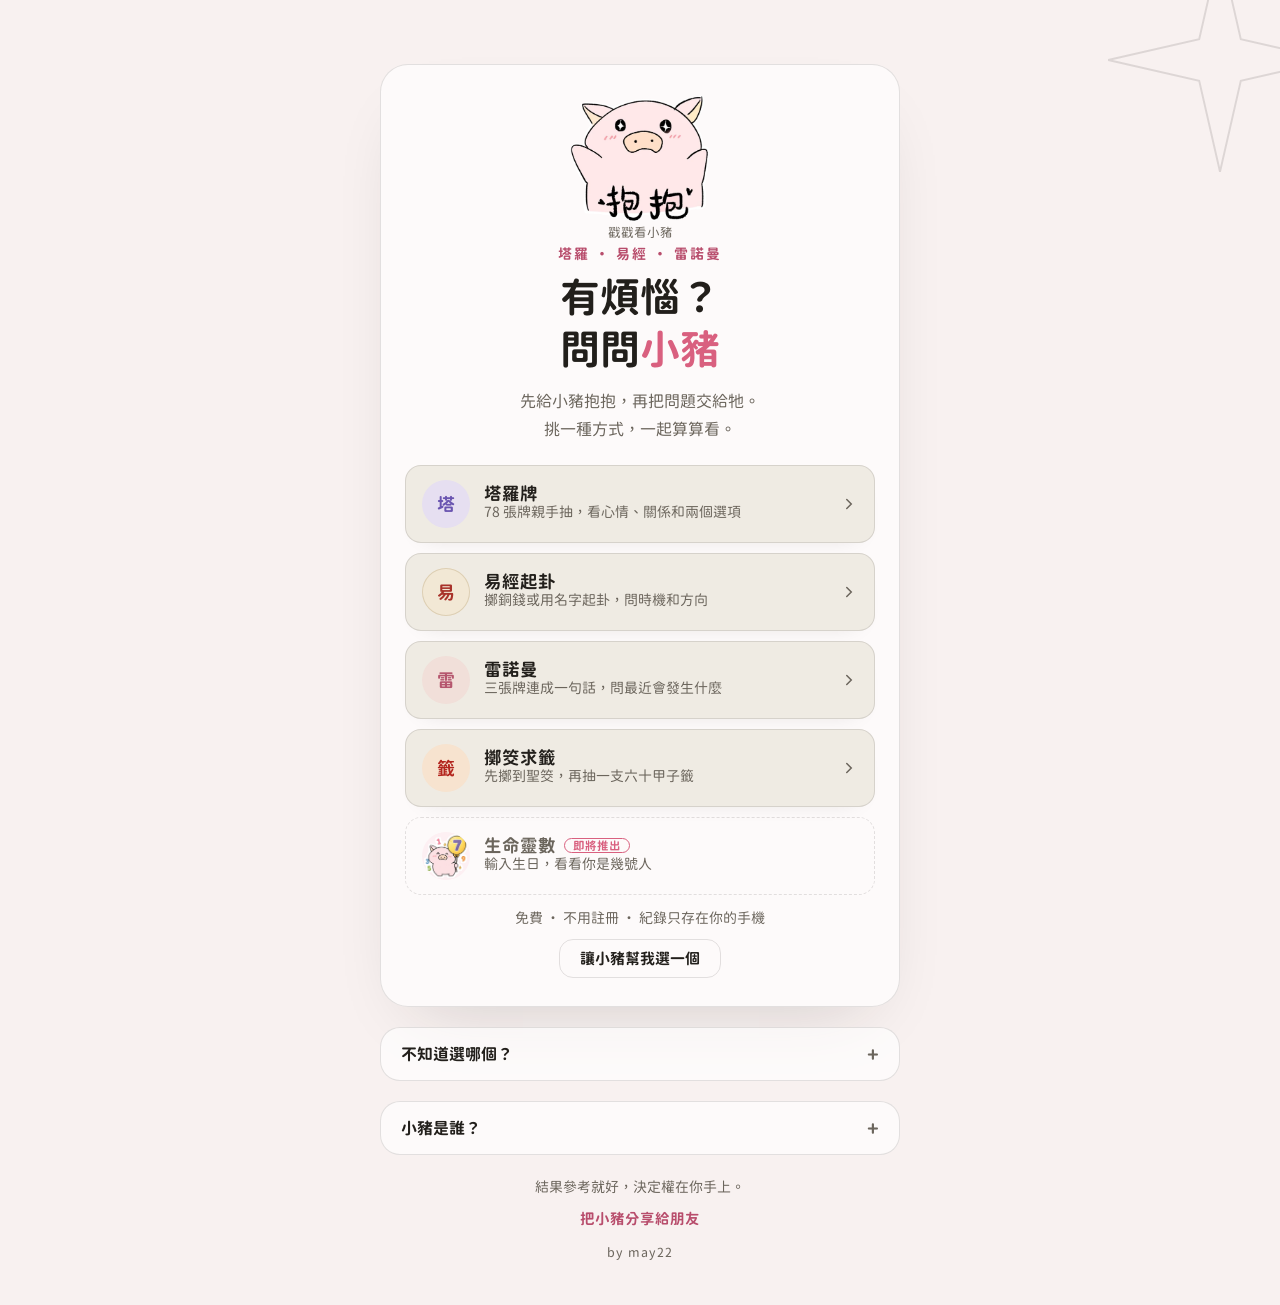
==== index.html @ 54a4e6fe "網址改為 piggy-oracle：更新分享預覽與 404 頁的網址 Co-Authored-By: Claude Opus 5.5 <noreply@anthropic.com> Claude-Se" ====
<!doctype html><html><head><meta charset=utf8><meta name=viewport content="width=device-width,initial-scale=1,viewport-fit=cover"><style>:root{box-sizing:border-box;padding-top:env(safe-area-inset-top,0px);padding-bottom:env(safe-area-inset-bottom,0px)}body{margin:0}img{max-width:100%}[hidden]{display:none!important}</style></head><body>
<title>問問小豬｜塔羅・易經・雷諾曼</title>
<link rel="icon" href="img/favicon.png" type="image/png">
<link rel="apple-touch-icon" href="img/apple-touch-icon.png">
<link rel="manifest" href="manifest.webmanifest">
<meta name="theme-color" content="#f8f1f0">
<meta name="description" content="有煩惱？問問小豬。免費線上塔羅、易經起卦、雷諾曼占卜，挑一種方式把問題交給牠。">
<meta property="og:type" content="website">
<meta property="og:locale" content="zh_TW">
<meta property="og:site_name" content="問問小豬">
<meta property="og:title" content="問問小豬｜塔羅・易經・雷諾曼">
<meta property="og:description" content="有煩惱？問問小豬。免費線上塔羅、易經起卦、雷諾曼占卜，挑一種方式把問題交給牠。">
<meta property="og:url" content="https://iammay22.github.io/piggy-oracle/">
<meta property="og:image" content="https://iammay22.github.io/piggy-oracle/og-image.jpg">
<meta property="og:image:width" content="1200">
<meta property="og:image:height" content="630">
<meta name="twitter:card" content="summary_large_image">
<meta name="twitter:image" content="https://iammay22.github.io/piggy-oracle/og-image.jpg">

<meta name="claude:viewport-fit-sides" content="cover">
<link rel="stylesheet" href="theme.css">
<script src="stats.js"></script>
<style>
/* Layout: one centered card on warm paper — mascot, question, three choices as tappable rows, a quiet footer */
:root{--bg:#f8f1f0;--surface:#ffffff;--surface-2:#efebe3;--hover:#e7e1d6;--ink:#221f1b;--ink-soft:#6b655c;--line:rgba(34,31,27,.12);--accent:#b84d6c;--accent-soft:rgba(184,77,108,.1);--potato:#d9607f;--glass:rgba(255,255,255,.65);--shadow:rgba(34,31,27,.2);color-scheme:light;
  --round:"GenSenRounded","PingFang TC","Microsoft JhengHei",sans-serif}
@media (prefers-color-scheme:dark){:root:not([data-theme="light"]){--bg:#1b1a18;--surface:#252320;--surface-2:#2e2b27;--hover:#37332e;--ink:#ece7de;--ink-soft:#a8a197;--line:rgba(236,231,222,.12);--accent:#f08fab;--accent-soft:rgba(240,143,171,.16);--potato:#f5a0b8;--glass:#252320;--shadow:rgba(0,0,0,.45);color-scheme:dark}}
:root[data-theme="dark"]{--bg:#1b1a18;--surface:#252320;--surface-2:#2e2b27;--hover:#37332e;--ink:#ece7de;--ink-soft:#a8a197;--line:rgba(236,231,222,.12);--accent:#f08fab;--accent-soft:rgba(240,143,171,.16);--potato:#f5a0b8;--glass:#252320;--shadow:rgba(0,0,0,.45);color-scheme:dark}
*{box-sizing:border-box}
html,body{background:var(--bg);color:var(--ink)}
body{font-family:var(--round);-webkit-font-smoothing:antialiased;overflow-x:hidden}
.corner{position:fixed;top:-70px;right:-70px;width:260px;height:260px;color:var(--line);pointer-events:none;z-index:0}
.wrap{position:relative;z-index:1;max-width:560px;margin:0 auto;padding-block:64px 40px;
  padding-left:max(20px,env(safe-area-inset-left,0px));padding-right:max(20px,env(safe-area-inset-right,0px));
  display:flex;flex-direction:column;gap:20px}
.card{text-align:center;padding:30px 24px 28px;border-radius:28px;background:var(--glass);border:1px solid var(--line);box-shadow:0 30px 70px -36px var(--shadow)}
.poke{position:relative;display:block;margin:0 auto 4px;padding:0;border:0;background:none;cursor:pointer;width:160px;min-height:126px}
.poke:focus-visible{outline:2px solid var(--accent);outline-offset:4px;border-radius:16px}
.mascot{width:140px;height:auto;display:block;margin:0 auto}
.bubble{position:absolute;left:50%;bottom:calc(100% + 6px);transform:translateX(-50%);width:max-content;max-width:min(280px,78vw);
  background:var(--surface);color:var(--ink);border:1px solid var(--line);border-radius:16px;padding:10px 14px;font-size:15px;line-height:1.55;
  box-shadow:0 12px 30px -16px var(--shadow);text-wrap:balance}
.bubble::after{content:"";position:absolute;left:50%;top:100%;width:12px;height:12px;background:var(--surface);border-right:1px solid var(--line);border-bottom:1px solid var(--line);transform:translate(-50%,-6px) rotate(45deg)}
.hint{font-size:12.5px;color:var(--ink-soft);margin:0}
.poke.jump .mascot{animation:hop .45s ease}
@keyframes hop{30%{transform:translateY(-10px) rotate(-3deg)}60%{transform:translateY(0)}}
@media (prefers-reduced-motion:no-preference){
  .poke:not(.jump) .mascot{animation:bob 3.2s ease-in-out infinite;transform-origin:50% 100%}
  @keyframes bob{0%,86%,100%{transform:none}90%{transform:rotate(-4deg)}94%{transform:rotate(3deg)}}
}
.eyebrow{font-weight:700;font-size:14px;letter-spacing:.14em;color:var(--accent);margin:8px 0 0}
h1{font-weight:700;font-size:clamp(30px,8vw,40px);line-height:1.3;margin:10px 0 12px;text-wrap:balance}
h1 em{font-style:normal;color:var(--potato)}
.lede{font-size:16px;line-height:1.75;color:var(--ink-soft);margin:0 auto 22px;max-width:30em}
.opts{display:flex;flex-direction:column;gap:10px;text-align:left}
.opt{display:grid;grid-template-columns:48px 1fr 18px;gap:14px;align-items:center;text-decoration:none;color:var(--ink);
  background:var(--surface-2);border:1px solid var(--line);border-radius:16px;padding:14px 16px;
  box-shadow:0 10px 24px -20px var(--shadow);transition:transform .1s ease,background .15s ease}
.opt:hover{background:var(--hover)}
.opt:active{transform:scale(.99)}
.opt:focus-visible,.alt:focus-visible,summary:focus-visible{outline:2px solid var(--accent);outline-offset:2px}
.opt .ic{width:48px;height:48px;border-radius:50%;display:grid;place-items:center;font-weight:700;font-size:18px;background:var(--accent-soft);color:var(--accent)}
.opt .t{min-width:0}
.opt b{display:block;font-size:17.5px;font-weight:700}
.opt .d{display:block;font-size:14px;line-height:1.5;color:var(--ink-soft);min-width:0}
.opt svg{width:18px;height:18px;color:var(--ink-soft)}
.opt[href="tarot.html"] .ic{background:#e6dff1;color:#6a55b0}
.opt[href="iching.html"] .ic{background:#f2e8d5;color:#a8322a;box-shadow:inset 0 0 0 1px #ddcfb4}
.opt[href="lenormand.html"] .ic{background:#f1dfd9;color:#b5566e}
.opt[href="qian.html"] .ic{background:#f7e3cf;color:#b3261e}
.opt.soon{background:transparent;border:1.5px dashed var(--line);box-shadow:none;cursor:default}
.opt.soon:hover{background:transparent}.opt.soon:active{transform:none}
.opt.soon .ic{background:var(--surface-2);color:var(--ink-soft)}
.opt.soon .ic svg{width:24px;height:24px}
.opt .pigic{overflow:hidden;background:#fdf0f3!important}.opt .pigic img{width:44px;height:auto}
.opt.soon b{color:var(--ink-soft)}
.badge{font-style:normal;font-size:11.5px;font-weight:700;color:var(--potato);border:1px solid currentColor;border-radius:999px;padding:1px 8px;margin-left:4px;vertical-align:2px;white-space:nowrap}
.meta{margin-top:16px;font-size:14px;color:var(--ink-soft)}
.alt{display:inline-block;margin-top:14px;font:inherit;font-weight:700;font-size:15px;color:var(--ink);background:none;border:1.5px solid var(--line);border-radius:14px;padding:11px 20px;cursor:pointer}
.alt:active{transform:scale(.98)}
details{background:var(--glass);border:1px solid var(--line);border-radius:20px;padding:16px 20px}
summary{cursor:pointer;font-weight:700;font-size:16px;list-style:none;display:flex;justify-content:space-between;align-items:center}
summary::-webkit-details-marker{display:none}
summary::after{content:"+";font-size:20px;color:var(--ink-soft)}
details[open] summary::after{content:"−"}
.guide{margin:10px 0 0;padding:0;list-style:none}
.guide li{padding:10px 0;font-size:15px;line-height:1.7;color:var(--ink-soft)}
.guide li+li{border-top:1px solid var(--line)}
.guide b{display:block;color:var(--accent);font-size:13.5px;letter-spacing:.06em}
.about p{margin:10px 0 0;font-size:15px;line-height:1.75;color:var(--ink-soft)}
.about b{color:var(--ink)}
.share{font:inherit;font-weight:700;font-size:14.5px;color:var(--accent);background:none;border:0;padding:6px 4px;cursor:pointer}
.share:focus-visible{outline:2px solid var(--accent);outline-offset:2px;border-radius:8px}
.toast{position:fixed;left:50%;bottom:calc(24px + env(safe-area-inset-bottom,0px));transform:translateX(-50%);z-index:30;background:var(--ink);color:var(--bg);padding:8px 18px;border-radius:999px;font-size:14px;white-space:nowrap}
footer{text-align:center;font-size:14px;color:var(--ink-soft);line-height:1.8}
footer p{margin:0}
footer .by{font-size:12.5px;letter-spacing:.08em;margin-top:4px}
</style>

<svg class="corner" viewBox="0 0 200 200" fill="none" aria-hidden="true"><path d="M100 14 L116 84 L186 100 L116 116 L100 186 L84 116 L14 100 L84 84 Z" stroke="currentColor" stroke-width="1.5"/></svg>

<div class="wrap">
  <section class="card">
    <button class="poke" id="poke" type="button" aria-label="戳一下小豬，聽牠說一句話"><span class="bubble" id="bubble" hidden></span><img class="mascot" id="pigimg" src="img/pig-hug.webp" width="400" height="363" alt="may22 畫的粉紅小豬，說著抱抱"></button>
    <p class="hint">戳戳看小豬</p>
    <div class="eyebrow">塔羅 · 易經 · 雷諾曼</div>
    <h1>有煩惱？<br>問問<em>小豬</em></h1>
    <p class="lede">先給小豬抱抱，再把問題交給牠。<br>挑一種方式，一起算算看。</p>
    <nav class="opts" aria-label="選擇占卜方式">
      <a class="opt" href="tarot.html"><span class="ic">塔</span><span class="t"><b>塔羅牌</b><span class="d">78 張牌親手抽，看心情、關係和兩個選項</span></span><svg viewBox="0 0 24 24" fill="none" stroke="currentColor" stroke-width="2" stroke-linecap="round"><path d="M9 6l6 6-6 6"/></svg></a>
      <a class="opt" href="iching.html"><span class="ic">易</span><span class="t"><b>易經起卦</b><span class="d">擲銅錢或用名字起卦，問時機和方向</span></span><svg viewBox="0 0 24 24" fill="none" stroke="currentColor" stroke-width="2" stroke-linecap="round"><path d="M9 6l6 6-6 6"/></svg></a>
      <a class="opt" href="lenormand.html"><span class="ic">雷</span><span class="t"><b>雷諾曼</b><span class="d">三張牌連成一句話，問最近會發生什麼</span></span><svg viewBox="0 0 24 24" fill="none" stroke="currentColor" stroke-width="2" stroke-linecap="round"><path d="M9 6l6 6-6 6"/></svg></a>
      <a class="opt" href="qian.html"><span class="ic">籤</span><span class="t"><b>擲筊求籤</b><span class="d">先擲到聖筊，再抽一支六十甲子籤</span></span><svg viewBox="0 0 24 24" fill="none" stroke="currentColor" stroke-width="2" stroke-linecap="round"><path d="M9 6l6 6-6 6"/></svg></a>
      <div class="opt soon" aria-disabled="true"><span class="ic pigic"><img src="img/pig-number.webp" alt="" width="400" height="398"></span><span class="t"><b>生命靈數 <em class="badge">即將推出</em></b><span class="d">輸入生日，看看你是幾號人</span></span></div>
    </nav>
    <div class="meta">免費 · 不用註冊 · 紀錄只存在你的手機</div>
    <button class="alt" id="pick" type="button">讓小豬幫我選一個</button>
  </section>

  <details>
    <summary>不知道選哪個？</summary>
    <ul class="guide">
      <li><b>塔羅</b>想看清楚自己的心情、關係裡的狀態，或在兩個選項之間比較。</li>
      <li><b>易經</b>想知道時機對不對、該進還是該退，要一個大方向。</li>
      <li><b>雷諾曼</b>想知道接下來具體會發生什麼事，越日常的問題越準。</li>
      <li><b>求籤</b>想要一句明確的指引，像去廟裡問神明一樣，用一支籤詩回答你。</li>
    </ul>
  </details>

  <details class="about">
    <summary>小豬是誰？</summary>
    <p>牠是 may22 畫的 LINE 貼圖角色，一隻粉紅色的小豬。最喜歡抱抱和貼貼，偶爾會哼一聲、喊好累，但只要你有煩惱，牠一定會陪你一起想。</p>
  </details>

  <footer>
    <p>結果參考就好，決定權在你手上。</p>
    <button class="share" id="shareSite" type="button">把小豬分享給朋友</button>
    <p class="by">by may22</p>
  </footer>
</div>

<script>
function dgT(p){try{window.dgTrack&&window.dgTrack(p)}catch(e){}}
document.querySelectorAll('.opt').forEach(function(a){a.addEventListener('click',function(){dgT('index/go/'+a.getAttribute('href').replace('.html',''))})});
document.getElementById('pick').addEventListener('click',function(){
  var p=['tarot.html','iching.html','lenormand.html','qian.html'];
  var a=new Uint32Array(1);crypto.getRandomValues(a);
  this.textContent='小豬想了一下……';
  var to=p[a[0]%4];dgT('index/go/random');document.getElementById('pigimg').src='img/pig-think.webp';var bb=document.getElementById('bubble');bb.textContent='嗯……讓我想想……';bb.hidden=false;
  setTimeout(function(){location.href=to},900);
});
var PIGS=[['hug','先抱一下，再說說你的煩惱。'],['happy','今天也要開開心心的！'],['love','不管結果怎樣，我都站在你這邊。'],['great','你已經很棒了，真的。'],['what','在幹嘛？是不是又在想那件事？'],['miss','想你了，所以你來了。'],['kiss','親一個，壞運氣飛走。'],['cuddle','貼貼，煩惱分我一半。'],['crawl','匍匐前進也是前進喔。'],['hmph','哼！誰讓你不開心的？'],['tired','累了就休息，答案不會跑掉。'],['fierce','你兇我……好啦，我幫你算就是了。'],['cheer','加油！你比你想的還要厲害。'],['pat','乖～辛苦了，摸摸頭。'],['uh','ㄜ……這個問題有點難，換個問法試試？'],['no','不要再熬夜想這件事了啦。']];
var last=-1,bt;
document.getElementById('poke').addEventListener('click',function(){
  var b=document.getElementById('bubble'),i;do{i=Math.floor(Math.random()*PIGS.length)}while(i===last);last=i;
  document.getElementById('pigimg').src='img/pig-'+PIGS[i][0]+'.webp';
  b.textContent=PIGS[i][1];b.hidden=false;this.classList.remove('jump');void this.offsetWidth;this.classList.add('jump');
  clearTimeout(bt);bt=setTimeout(function(){b.hidden=true},4500);dgT('index/poke');
});
function toast(m){var t=document.querySelector('.toast');if(!t){t=document.createElement('div');t.className='toast';document.body.appendChild(t)}t.textContent=m;t.hidden=false;clearTimeout(t._t);t._t=setTimeout(function(){t.hidden=true},2000)}
document.getElementById('shareSite').addEventListener('click',function(){
  var url=location.href.split('#')[0].split('?')[0];dgT('index/share');
  if(navigator.share){navigator.share({title:'問問小豬',text:'有煩惱？問問小豬',url:url}).catch(function(){});return}
  try{navigator.clipboard.writeText(url).then(function(){toast('已複製網址')},function(){toast(url)})}catch(e){toast(url)}
});
</script>

</body></html>
---- theme.css ----
@font-face{font-family:"GenSenRounded";font-weight:400;font-style:normal;font-display:swap;src:url(fonts/gensen-r.woff2) format("woff2")}
@font-face{font-family:"GenSenRounded";font-weight:700;font-style:normal;font-display:swap;src:url(fonts/gensen-b.woff2) format("woff2")}
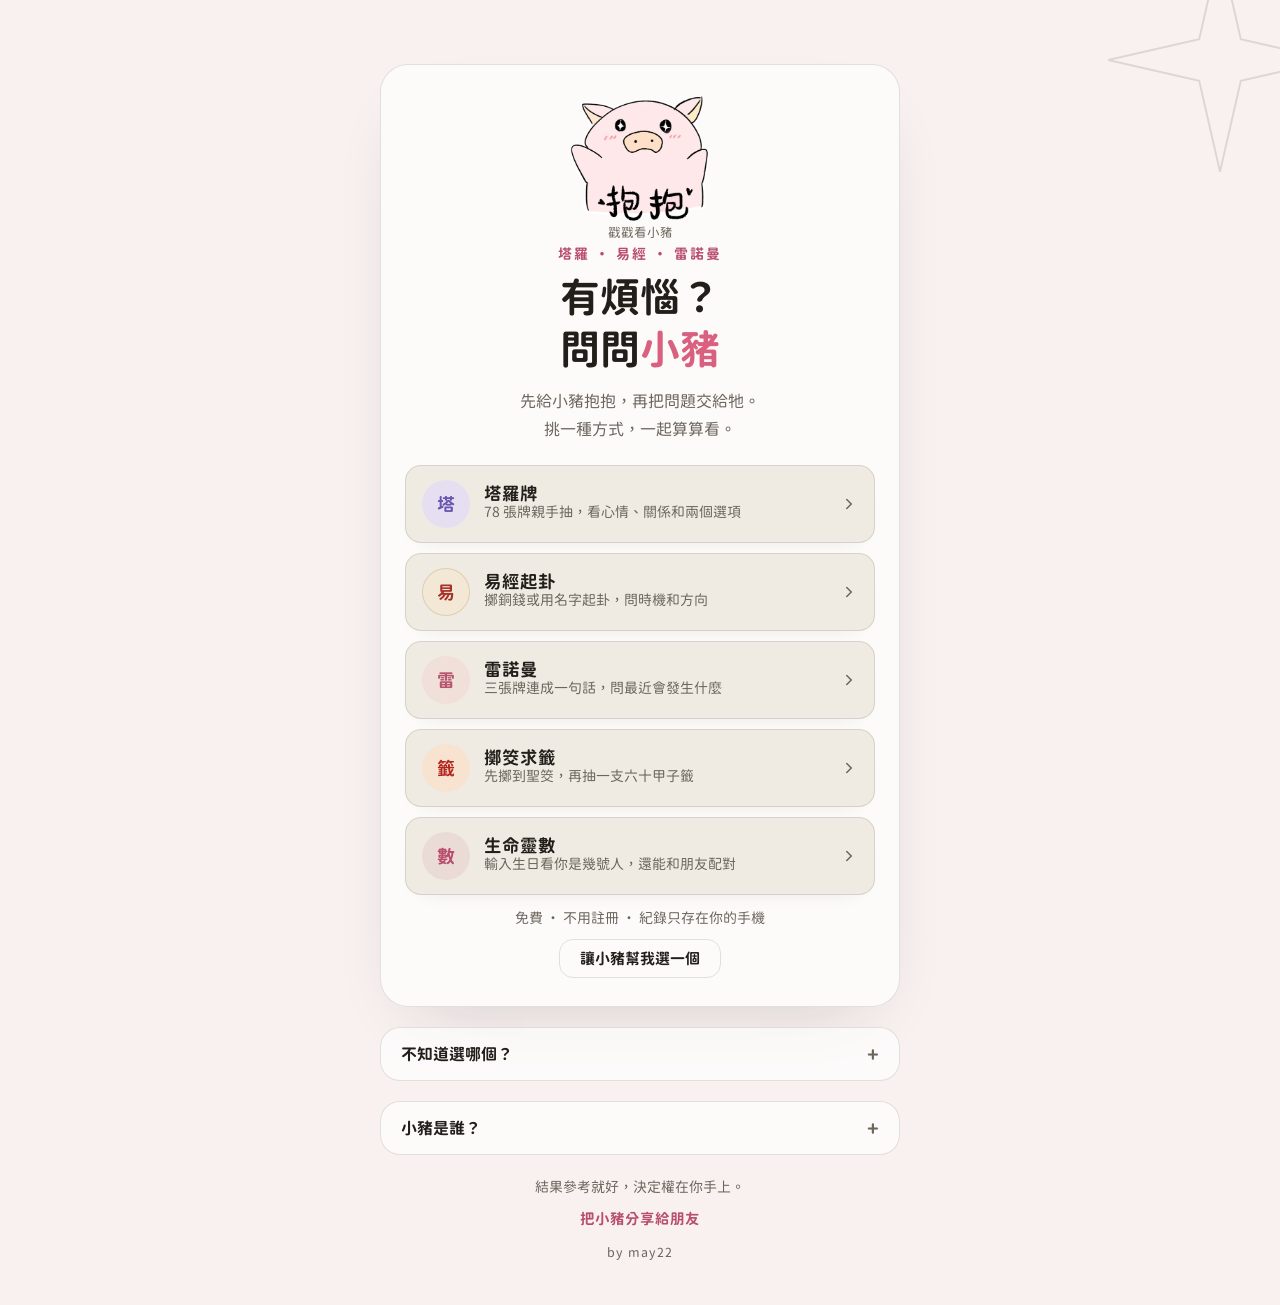
==== commit cc737508: "新增生命靈數：個人靈數、生日九宮格、流年、兩人配對 - numerology.html：寶寶藍房間，輸入生日算生命靈數（含大師數 11/22/33）、生日九宮格連線、今年流年數 - 兩人配對可選感情、" ====
--- a/index.html
+++ b/index.html
@@ -111,7 +111,7 @@
       <a class="opt" href="iching.html"><span class="ic">易</span><span class="t"><b>易經起卦</b><span class="d">擲銅錢或用名字起卦，問時機和方向</span></span><svg viewBox="0 0 24 24" fill="none" stroke="currentColor" stroke-width="2" stroke-linecap="round"><path d="M9 6l6 6-6 6"/></svg></a>
       <a class="opt" href="lenormand.html"><span class="ic">雷</span><span class="t"><b>雷諾曼</b><span class="d">三張牌連成一句話，問最近會發生什麼</span></span><svg viewBox="0 0 24 24" fill="none" stroke="currentColor" stroke-width="2" stroke-linecap="round"><path d="M9 6l6 6-6 6"/></svg></a>
       <a class="opt" href="qian.html"><span class="ic">籤</span><span class="t"><b>擲筊求籤</b><span class="d">先擲到聖筊，再抽一支六十甲子籤</span></span><svg viewBox="0 0 24 24" fill="none" stroke="currentColor" stroke-width="2" stroke-linecap="round"><path d="M9 6l6 6-6 6"/></svg></a>
-      <div class="opt soon" aria-disabled="true"><span class="ic pigic"><img src="img/pig-number.webp" alt="" width="400" height="398"></span><span class="t"><b>生命靈數 <em class="badge">即將推出</em></b><span class="d">輸入生日，看看你是幾號人</span></span></div>
+      <a class="opt" href="numerology.html"><span class="ic">數</span><span class="t"><b>生命靈數</b><span class="d">輸入生日看你是幾號人，還能和朋友配對</span></span><svg viewBox="0 0 24 24" fill="none" stroke="currentColor" stroke-width="2" stroke-linecap="round"><path d="M9 6l6 6-6 6"/></svg></a>
     </nav>
     <div class="meta">免費 · 不用註冊 · 紀錄只存在你的手機</div>
     <button class="alt" id="pick" type="button">讓小豬幫我選一個</button>
@@ -124,6 +124,7 @@
       <li><b>易經</b>想知道時機對不對、該進還是該退，要一個大方向。</li>
       <li><b>雷諾曼</b>想知道接下來具體會發生什麼事，越日常的問題越準。</li>
       <li><b>求籤</b>想要一句明確的指引，像去廟裡問神明一樣，用一支籤詩回答你。</li>
+      <li><b>生命靈數</b>不用問問題，輸入生日就能看自己的個性和今年的主題，也能和朋友、另一半配對。</li>
     </ul>
   </details>
 
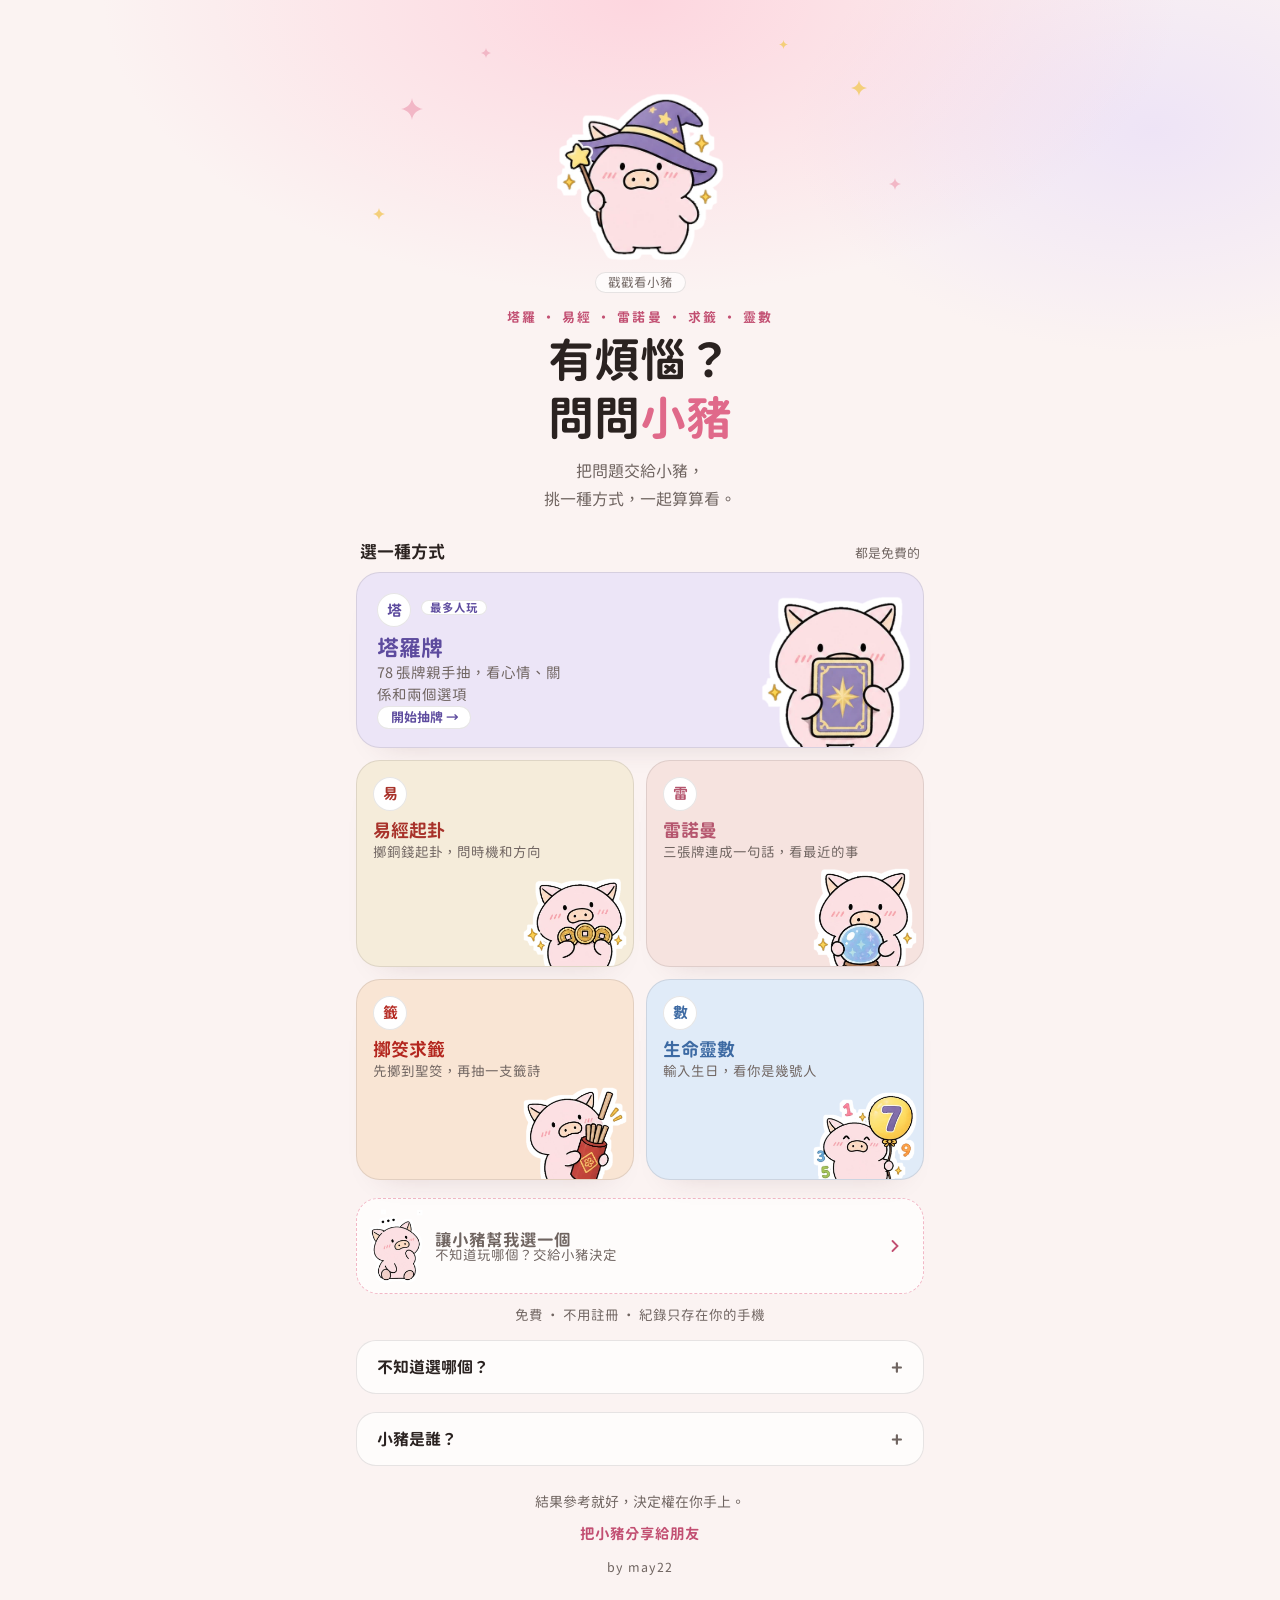
==== commit fd4919df: "首頁改版：粉色星星主視覺、五種占卜改成各自房間配色的小豬卡片 Co-Authored-By: Claude Opus 5.5 <noreply@anthropic.com> Claude-Sessio" ====
--- a/index.html
+++ b/index.html
@@ -21,63 +21,77 @@
 <link rel="stylesheet" href="theme.css">
 <script src="stats.js"></script>
 <style>
-/* Layout: one centered card on warm paper — mascot, question, three choices as tappable rows, a quiet footer */
-:root{--bg:#f8f1f0;--surface:#ffffff;--surface-2:#efebe3;--hover:#e7e1d6;--ink:#221f1b;--ink-soft:#6b655c;--line:rgba(34,31,27,.12);--accent:#b84d6c;--accent-soft:rgba(184,77,108,.1);--potato:#d9607f;--glass:rgba(255,255,255,.65);--shadow:rgba(34,31,27,.2);color-scheme:light;
-  --round:"GenSenRounded","PingFang TC","Microsoft JhengHei",sans-serif}
-@media (prefers-color-scheme:dark){:root:not([data-theme="light"]){--bg:#1b1a18;--surface:#252320;--surface-2:#2e2b27;--hover:#37332e;--ink:#ece7de;--ink-soft:#a8a197;--line:rgba(236,231,222,.12);--accent:#f08fab;--accent-soft:rgba(240,143,171,.16);--potato:#f5a0b8;--glass:#252320;--shadow:rgba(0,0,0,.45);color-scheme:dark}}
-:root[data-theme="dark"]{--bg:#1b1a18;--surface:#252320;--surface-2:#2e2b27;--hover:#37332e;--ink:#ece7de;--ink-soft:#a8a197;--line:rgba(236,231,222,.12);--accent:#f08fab;--accent-soft:rgba(240,143,171,.16);--potato:#f5a0b8;--glass:#252320;--shadow:rgba(0,0,0,.45);color-scheme:dark}
+/* Layout: airy pink hero (mascot + headline + sparkles), then a bento of five room-colored cards, each with its themed pig */
+:root{--bg:#fbf3f2;--surface:#ffffff;--surface-2:#f4ece9;--ink:#2a2220;--ink-soft:#6f6460;--line:rgba(42,34,32,.11);--accent:#c24f72;--potato:#e0698a;--glow:rgba(255,190,207,.55);--glow2:rgba(214,200,255,.35);--halo:#ffe1e8;--glass:rgba(255,255,255,.7);--shadow:rgba(80,40,50,.22);--star:#f2b7c6;--star2:#f4cf7a;
+  --r-tarot:#ece5f7;--k-tarot:#5d4b9e;--r-iching:#f5ecda;--k-iching:#a8322a;--r-leno:#f6e3df;--k-leno:#b5566e;--r-qian:#f9e5d4;--k-qian:#b3261e;--r-num:#e0ebf8;--k-num:#3d6aa3;
+  color-scheme:light;--round:"GenSenRounded","PingFang TC","Microsoft JhengHei",sans-serif}
+@media (prefers-color-scheme:dark){:root:not([data-theme="light"]){--bg:#1c1918;--surface:#272321;--surface-2:#2f2a28;--ink:#efe8e2;--ink-soft:#aba29b;--line:rgba(239,232,226,.12);--accent:#f394b0;--potato:#f7a6bd;--glow:rgba(240,120,155,.18);--glow2:rgba(150,130,230,.14);--halo:rgba(243,148,176,.16);--glass:#272321;--shadow:rgba(0,0,0,.5);--star:#9b5b6c;--star2:#a88a45;
+  --r-tarot:#2b2638;--k-tarot:#c5b6f2;--r-iching:#302a20;--k-iching:#eaa79d;--r-leno:#33262a;--k-leno:#f2a7b8;--r-qian:#33251f;--k-qian:#f3a08f;--r-num:#1f2a37;--k-num:#a3c5ef;color-scheme:dark}}
+:root[data-theme="dark"]{--bg:#1c1918;--surface:#272321;--surface-2:#2f2a28;--ink:#efe8e2;--ink-soft:#aba29b;--line:rgba(239,232,226,.12);--accent:#f394b0;--potato:#f7a6bd;--glow:rgba(240,120,155,.18);--glow2:rgba(150,130,230,.14);--halo:rgba(243,148,176,.16);--glass:#272321;--shadow:rgba(0,0,0,.5);--star:#9b5b6c;--star2:#a88a45;
+  --r-tarot:#2b2638;--k-tarot:#c5b6f2;--r-iching:#302a20;--k-iching:#eaa79d;--r-leno:#33262a;--k-leno:#f2a7b8;--r-qian:#33251f;--k-qian:#f3a08f;--r-num:#1f2a37;--k-num:#a3c5ef;color-scheme:dark}
 *{box-sizing:border-box}
 html,body{background:var(--bg);color:var(--ink)}
-body{font-family:var(--round);-webkit-font-smoothing:antialiased;overflow-x:hidden}
-.corner{position:fixed;top:-70px;right:-70px;width:260px;height:260px;color:var(--line);pointer-events:none;z-index:0}
-.wrap{position:relative;z-index:1;max-width:560px;margin:0 auto;padding-block:64px 40px;
-  padding-left:max(20px,env(safe-area-inset-left,0px));padding-right:max(20px,env(safe-area-inset-right,0px));
-  display:flex;flex-direction:column;gap:20px}
-.card{text-align:center;padding:30px 24px 28px;border-radius:28px;background:var(--glass);border:1px solid var(--line);box-shadow:0 30px 70px -36px var(--shadow)}
-.poke{position:relative;display:block;margin:0 auto 4px;padding:0;border:0;background:none;cursor:pointer;width:160px;min-height:126px}
-.poke:focus-visible{outline:2px solid var(--accent);outline-offset:4px;border-radius:16px}
-.mascot{width:140px;height:auto;display:block;margin:0 auto}
-.bubble{position:absolute;left:50%;bottom:calc(100% + 6px);transform:translateX(-50%);width:max-content;max-width:min(280px,78vw);
-  background:var(--surface);color:var(--ink);border:1px solid var(--line);border-radius:16px;padding:10px 14px;font-size:15px;line-height:1.55;
-  box-shadow:0 12px 30px -16px var(--shadow);text-wrap:balance}
+body{font-family:var(--round);-webkit-font-smoothing:antialiased;overflow-x:hidden;
+  background:radial-gradient(60% 420px at 50% 0,var(--glow),transparent 70%),radial-gradient(40% 320px at 90% 8%,var(--glow2),transparent 70%),var(--bg);background-repeat:no-repeat}
+.wrap{position:relative;max-width:600px;margin:0 auto;padding-block:28px 40px;
+  padding-left:max(16px,env(safe-area-inset-left,0px));padding-right:max(16px,env(safe-area-inset-right,0px));display:flex;flex-direction:column;gap:18px}
+/* hero */
+.hero{position:relative;text-align:center;padding:64px 4px 6px}
+.spark{position:absolute;width:var(--s,18px);height:var(--s,18px);color:var(--star);pointer-events:none}
+.spark.g{color:var(--star2)}
+@media (prefers-reduced-motion:no-preference){.spark{animation:tw 3.4s ease-in-out infinite;animation-delay:var(--d,0s)}@keyframes tw{0%,100%{transform:scale(1) rotate(0);opacity:1}50%{transform:scale(.6) rotate(20deg);opacity:.45}}}
+.poke{position:relative;display:block;margin:0 auto;padding:0;border:0;background:none;cursor:pointer;width:190px;min-height:170px}
+.poke::before{content:"";position:absolute;left:50%;bottom:4px;width:176px;height:176px;transform:translateX(-50%);border-radius:50%;background:var(--halo);z-index:-1}
+.poke:focus-visible{outline:2px solid var(--accent);outline-offset:4px;border-radius:24px}
+.mascot{width:168px;height:auto;display:block;margin:0 auto}
+.bubble{position:absolute;left:50%;bottom:calc(100% + 4px);transform:translateX(-50%);width:max-content;max-width:min(280px,80vw);z-index:2;
+  background:var(--surface);color:var(--ink);border:1px solid var(--line);border-radius:16px;padding:10px 14px;font-size:15px;line-height:1.55;box-shadow:0 12px 30px -16px var(--shadow);text-wrap:balance}
 .bubble::after{content:"";position:absolute;left:50%;top:100%;width:12px;height:12px;background:var(--surface);border-right:1px solid var(--line);border-bottom:1px solid var(--line);transform:translate(-50%,-6px) rotate(45deg)}
-.hint{font-size:12.5px;color:var(--ink-soft);margin:0}
+.hint{display:inline-block;font-size:12.5px;color:var(--ink-soft);margin:10px 0 0;background:var(--glass);border:1px solid var(--line);border-radius:999px;padding:3px 12px}
 .poke.jump .mascot{animation:hop .45s ease}
-@keyframes hop{30%{transform:translateY(-10px) rotate(-3deg)}60%{transform:translateY(0)}}
-@media (prefers-reduced-motion:no-preference){
-  .poke:not(.jump) .mascot{animation:bob 3.2s ease-in-out infinite;transform-origin:50% 100%}
-  @keyframes bob{0%,86%,100%{transform:none}90%{transform:rotate(-4deg)}94%{transform:rotate(3deg)}}
-}
-.eyebrow{font-weight:700;font-size:14px;letter-spacing:.14em;color:var(--accent);margin:8px 0 0}
-h1{font-weight:700;font-size:clamp(30px,8vw,40px);line-height:1.3;margin:10px 0 12px;text-wrap:balance}
-h1 em{font-style:normal;color:var(--potato)}
-.lede{font-size:16px;line-height:1.75;color:var(--ink-soft);margin:0 auto 22px;max-width:30em}
-.opts{display:flex;flex-direction:column;gap:10px;text-align:left}
-.opt{display:grid;grid-template-columns:48px 1fr 18px;gap:14px;align-items:center;text-decoration:none;color:var(--ink);
-  background:var(--surface-2);border:1px solid var(--line);border-radius:16px;padding:14px 16px;
-  box-shadow:0 10px 24px -20px var(--shadow);transition:transform .1s ease,background .15s ease}
-.opt:hover{background:var(--hover)}
-.opt:active{transform:scale(.99)}
-.opt:focus-visible,.alt:focus-visible,summary:focus-visible{outline:2px solid var(--accent);outline-offset:2px}
-.opt .ic{width:48px;height:48px;border-radius:50%;display:grid;place-items:center;font-weight:700;font-size:18px;background:var(--accent-soft);color:var(--accent)}
-.opt .t{min-width:0}
-.opt b{display:block;font-size:17.5px;font-weight:700}
-.opt .d{display:block;font-size:14px;line-height:1.5;color:var(--ink-soft);min-width:0}
-.opt svg{width:18px;height:18px;color:var(--ink-soft)}
-.opt[href="tarot.html"] .ic{background:#e6dff1;color:#6a55b0}
-.opt[href="iching.html"] .ic{background:#f2e8d5;color:#a8322a;box-shadow:inset 0 0 0 1px #ddcfb4}
-.opt[href="lenormand.html"] .ic{background:#f1dfd9;color:#b5566e}
-.opt[href="qian.html"] .ic{background:#f7e3cf;color:#b3261e}
-.opt.soon{background:transparent;border:1.5px dashed var(--line);box-shadow:none;cursor:default}
-.opt.soon:hover{background:transparent}.opt.soon:active{transform:none}
-.opt.soon .ic{background:var(--surface-2);color:var(--ink-soft)}
-.opt.soon .ic svg{width:24px;height:24px}
-.opt .pigic{overflow:hidden;background:#fdf0f3!important}.opt .pigic img{width:44px;height:auto}
-.opt.soon b{color:var(--ink-soft)}
-.badge{font-style:normal;font-size:11.5px;font-weight:700;color:var(--potato);border:1px solid currentColor;border-radius:999px;padding:1px 8px;margin-left:4px;vertical-align:2px;white-space:nowrap}
-.meta{margin-top:16px;font-size:14px;color:var(--ink-soft)}
-.alt{display:inline-block;margin-top:14px;font:inherit;font-weight:700;font-size:15px;color:var(--ink);background:none;border:1.5px solid var(--line);border-radius:14px;padding:11px 20px;cursor:pointer}
-.alt:active{transform:scale(.98)}
+@keyframes hop{30%{transform:translateY(-12px) rotate(-3deg)}60%{transform:translateY(0)}}
+@media (prefers-reduced-motion:no-preference){.poke:not(.jump) .mascot{animation:bob 3.2s ease-in-out infinite;transform-origin:50% 100%}@keyframes bob{0%,86%,100%{transform:none}90%{transform:rotate(-4deg)}94%{transform:rotate(3deg)}}}
+.eyebrow{font-weight:700;font-size:13px;letter-spacing:.16em;color:var(--accent);margin:18px 0 0}
+h1{font-weight:700;font-size:clamp(34px,9vw,46px);line-height:1.25;margin:8px 0 10px;text-wrap:balance}
+h1 em{font-style:normal;color:var(--potato);position:relative;white-space:nowrap}
+h1 em::after{content:"";position:absolute;left:-2px;right:-2px;bottom:.08em;height:.3em;background:var(--halo);border-radius:999px;z-index:-1}
+.lede{font-size:16px;line-height:1.75;color:var(--ink-soft);margin:0 auto;max-width:30em}
+/* choices */
+.sec{display:flex;align-items:baseline;justify-content:space-between;margin:6px 4px -6px}
+.sec h2{font-size:17px;margin:0}
+.sec span{font-size:13px;color:var(--ink-soft)}
+.opts{display:grid;grid-template-columns:1fr 1fr;gap:12px}
+.opt{--r:var(--surface-2);--k:var(--accent);position:relative;overflow:hidden;display:flex;flex-direction:column;justify-content:flex-start;min-height:178px;padding:16px 16px 0;border-radius:24px;
+  background:var(--r);color:var(--ink);text-decoration:none;border:1px solid var(--line);box-shadow:0 18px 30px -26px var(--shadow);transition:transform .15s ease,box-shadow .15s ease;isolation:isolate}
+.opt:hover{transform:translateY(-2px);box-shadow:0 22px 34px -24px var(--shadow)}
+.opt:active{transform:scale(.98)}
+.opt:focus-visible,.pick:focus-visible,summary:focus-visible,.share:focus-visible{outline:2px solid var(--accent);outline-offset:3px}
+.opt .ic{width:34px;height:34px;border-radius:50%;display:grid;place-items:center;font-weight:700;font-size:15px;background:var(--surface);color:var(--k);box-shadow:inset 0 0 0 1px var(--line)}
+.opt b{display:block;font-size:18px;font-weight:700;margin-top:10px;color:var(--k)}
+.opt .d{display:block;font-size:13.5px;line-height:1.5;color:var(--ink-soft);margin-top:3px;flex:1;text-wrap:pretty}
+.opt img{display:block;margin:6px -10px -16px auto;width:88px;height:auto;transition:transform .2s ease}
+.opt:hover img{transform:rotate(-5deg) translateY(-3px)}
+.opt.feat{grid-column:1/-1;min-height:164px;padding:20px 20px 18px}
+.opt b,.opt .ic{position:relative;z-index:1}
+.opt.feat b{font-size:22px}
+.opt.feat .d{max-width:13em;font-size:14.5px;flex:none}
+.opt.feat img{position:absolute;margin:0;width:132px;right:12px;bottom:-14px;z-index:-1}
+.opt.feat .go{margin-top:auto;align-self:flex-start;font-size:13px;font-weight:700;color:var(--k);background:var(--surface);border-radius:999px;padding:5px 12px 5px 14px;box-shadow:inset 0 0 0 1px var(--line)}
+.tag{position:absolute;top:27px;left:64px;font-size:11.5px;font-weight:700;color:var(--k);background:var(--surface);border-radius:999px;padding:2px 9px;box-shadow:inset 0 0 0 1px var(--line)}
+.opt[href="tarot.html"]{--r:var(--r-tarot);--k:var(--k-tarot)}
+.opt[href="iching.html"]{--r:var(--r-iching);--k:var(--k-iching)}
+.opt[href="lenormand.html"]{--r:var(--r-leno);--k:var(--k-leno)}
+.opt[href="qian.html"]{--r:var(--r-qian);--k:var(--k-qian)}
+.opt[href="numerology.html"]{--r:var(--r-num);--k:var(--k-num)}
+/* random pick */
+.pick{display:flex;align-items:center;gap:12px;width:100%;font:inherit;text-align:left;color:var(--ink);cursor:pointer;
+  background:var(--glass);border:1.5px dashed var(--star);border-radius:22px;padding:10px 18px 10px 12px;transition:transform .1s ease}
+.pick:active{transform:scale(.99)}
+.pick img{width:54px;height:auto;flex:none}
+.pick b{display:block;font-size:16.5px}
+.pick span{display:block;font-size:13.5px;color:var(--ink-soft)}
+.pick svg{margin-left:auto;width:20px;height:20px;color:var(--accent);flex:none}
+.meta{text-align:center;font-size:13.5px;color:var(--ink-soft);margin:-4px 0 0}
 details{background:var(--glass);border:1px solid var(--line);border-radius:20px;padding:16px 20px}
 summary{cursor:pointer;font-weight:700;font-size:16px;list-style:none;display:flex;justify-content:space-between;align-items:center}
 summary::-webkit-details-marker{display:none}
@@ -88,34 +102,35 @@
 .guide li+li{border-top:1px solid var(--line)}
 .guide b{display:block;color:var(--accent);font-size:13.5px;letter-spacing:.06em}
 .about p{margin:10px 0 0;font-size:15px;line-height:1.75;color:var(--ink-soft)}
-.about b{color:var(--ink)}
-.share{font:inherit;font-weight:700;font-size:14.5px;color:var(--accent);background:none;border:0;padding:6px 4px;cursor:pointer}
-.share:focus-visible{outline:2px solid var(--accent);outline-offset:2px;border-radius:8px}
+.share{font:inherit;font-weight:700;font-size:14.5px;color:var(--accent);background:none;border:0;padding:6px 4px;cursor:pointer;border-radius:8px}
 .toast{position:fixed;left:50%;bottom:calc(24px + env(safe-area-inset-bottom,0px));transform:translateX(-50%);z-index:30;background:var(--ink);color:var(--bg);padding:8px 18px;border-radius:999px;font-size:14px;white-space:nowrap}
-footer{text-align:center;font-size:14px;color:var(--ink-soft);line-height:1.8}
+footer{text-align:center;font-size:14px;color:var(--ink-soft);line-height:1.8;margin-top:6px}
 footer p{margin:0}
 footer .by{font-size:12.5px;letter-spacing:.08em;margin-top:4px}
+@media (min-width:560px){.opt img{width:104px}.opt.feat img{width:150px}}
 </style>
 
-<svg class="corner" viewBox="0 0 200 200" fill="none" aria-hidden="true"><path d="M100 14 L116 84 L186 100 L116 116 L100 186 L84 116 L14 100 L84 84 Z" stroke="currentColor" stroke-width="1.5"/></svg>
+<div class="wrap">
+  <header class="hero">
+    <svg class="spark" style="left:8%;top:70px;--s:22px" viewBox="0 0 24 24" aria-hidden="true"><path fill="currentColor" d="M12 0c.9 6.6 4.8 10.6 12 12-7.2 1.4-11.1 5.4-12 12-.9-6.6-4.8-10.6-12-12 7.2-1.4 11.1-5.4 12-12z"/></svg><svg class="spark g" style="right:10%;top:52px;--s:16px;--d:.8s" viewBox="0 0 24 24" aria-hidden="true"><path fill="currentColor" d="M12 0c.9 6.6 4.8 10.6 12 12-7.2 1.4-11.1 5.4-12 12-.9-6.6-4.8-10.6-12-12 7.2-1.4 11.1-5.4 12-12z"/></svg><svg class="spark" style="right:4%;top:150px;--s:12px;--d:1.6s" viewBox="0 0 24 24" aria-hidden="true"><path fill="currentColor" d="M12 0c.9 6.6 4.8 10.6 12 12-7.2 1.4-11.1 5.4-12 12-.9-6.6-4.8-10.6-12-12 7.2-1.4 11.1-5.4 12-12z"/></svg><svg class="spark g" style="left:3%;top:180px;--s:12px;--d:2.2s" viewBox="0 0 24 24" aria-hidden="true"><path fill="currentColor" d="M12 0c.9 6.6 4.8 10.6 12 12-7.2 1.4-11.1 5.4-12 12-.9-6.6-4.8-10.6-12-12 7.2-1.4 11.1-5.4 12-12z"/></svg><svg class="spark" style="left:22%;top:20px;--s:10px;--d:1.1s" viewBox="0 0 24 24" aria-hidden="true"><path fill="currentColor" d="M12 0c.9 6.6 4.8 10.6 12 12-7.2 1.4-11.1 5.4-12 12-.9-6.6-4.8-10.6-12-12 7.2-1.4 11.1-5.4 12-12z"/></svg><svg class="spark g" style="right:24%;top:12px;--s:9px;--d:2.6s" viewBox="0 0 24 24" aria-hidden="true"><path fill="currentColor" d="M12 0c.9 6.6 4.8 10.6 12 12-7.2 1.4-11.1 5.4-12 12-.9-6.6-4.8-10.6-12-12 7.2-1.4 11.1-5.4 12-12z"/></svg>
+    <button class="poke" id="poke" type="button" aria-label="戳一下小豬，聽牠說一句話"><span class="bubble" id="bubble" hidden></span><img class="mascot" id="pigimg" src="img/pig-wizard.webp" width="400" height="399" alt="may22 畫的粉紅小豬巫師"></button>
+    <p class="hint">戳戳看小豬</p>
+    <div class="eyebrow">塔羅 · 易經 · 雷諾曼 · 求籤 · 靈數</div>
+    <h1>有煩惱？<br>問問<em>小豬</em></h1>
+    <p class="lede">把問題交給小豬，<br>挑一種方式，一起算算看。</p>
+  </header>
 
-<div class="wrap">
-  <section class="card">
-    <button class="poke" id="poke" type="button" aria-label="戳一下小豬，聽牠說一句話"><span class="bubble" id="bubble" hidden></span><img class="mascot" id="pigimg" src="img/pig-hug.webp" width="400" height="363" alt="may22 畫的粉紅小豬，說著抱抱"></button>
-    <p class="hint">戳戳看小豬</p>
-    <div class="eyebrow">塔羅 · 易經 · 雷諾曼</div>
-    <h1>有煩惱？<br>問問<em>小豬</em></h1>
-    <p class="lede">先給小豬抱抱，再把問題交給牠。<br>挑一種方式，一起算算看。</p>
-    <nav class="opts" aria-label="選擇占卜方式">
-      <a class="opt" href="tarot.html"><span class="ic">塔</span><span class="t"><b>塔羅牌</b><span class="d">78 張牌親手抽，看心情、關係和兩個選項</span></span><svg viewBox="0 0 24 24" fill="none" stroke="currentColor" stroke-width="2" stroke-linecap="round"><path d="M9 6l6 6-6 6"/></svg></a>
-      <a class="opt" href="iching.html"><span class="ic">易</span><span class="t"><b>易經起卦</b><span class="d">擲銅錢或用名字起卦，問時機和方向</span></span><svg viewBox="0 0 24 24" fill="none" stroke="currentColor" stroke-width="2" stroke-linecap="round"><path d="M9 6l6 6-6 6"/></svg></a>
-      <a class="opt" href="lenormand.html"><span class="ic">雷</span><span class="t"><b>雷諾曼</b><span class="d">三張牌連成一句話，問最近會發生什麼</span></span><svg viewBox="0 0 24 24" fill="none" stroke="currentColor" stroke-width="2" stroke-linecap="round"><path d="M9 6l6 6-6 6"/></svg></a>
-      <a class="opt" href="qian.html"><span class="ic">籤</span><span class="t"><b>擲筊求籤</b><span class="d">先擲到聖筊，再抽一支六十甲子籤</span></span><svg viewBox="0 0 24 24" fill="none" stroke="currentColor" stroke-width="2" stroke-linecap="round"><path d="M9 6l6 6-6 6"/></svg></a>
-      <a class="opt" href="numerology.html"><span class="ic">數</span><span class="t"><b>生命靈數</b><span class="d">輸入生日看你是幾號人，還能和朋友配對</span></span><svg viewBox="0 0 24 24" fill="none" stroke="currentColor" stroke-width="2" stroke-linecap="round"><path d="M9 6l6 6-6 6"/></svg></a>
-    </nav>
-    <div class="meta">免費 · 不用註冊 · 紀錄只存在你的手機</div>
-    <button class="alt" id="pick" type="button">讓小豬幫我選一個</button>
-  </section>
+  <div class="sec"><h2>選一種方式</h2><span>都是免費的</span></div>
+  <nav class="opts" aria-label="選擇占卜方式">
+    <a class="opt feat" href="tarot.html"><span class="tag">最多人玩</span><span class="ic">塔</span><b>塔羅牌</b><span class="d">78 張牌親手抽，看心情、關係和兩個選項</span><span class="go">開始抽牌 →</span><img src="img/pig-card.webp" width="400" height="440" alt="" loading="eager"></a>
+    <a class="opt" href="iching.html"><span class="ic">易</span><b>易經起卦</b><span class="d">擲銅錢起卦，問時機和方向</span><img src="img/pig-coins.webp" width="400" height="401" alt=""></a>
+    <a class="opt" href="lenormand.html"><span class="ic">雷</span><b>雷諾曼</b><span class="d">三張牌連成一句話，看最近的事</span><img src="img/pig-crystal.webp" width="400" height="439" alt=""></a>
+    <a class="opt" href="qian.html"><span class="ic">籤</span><b>擲筊求籤</b><span class="d">先擲到聖筊，再抽一支籤詩</span><img src="img/pig-tube.webp" width="400" height="415" alt=""></a>
+    <a class="opt" href="numerology.html"><span class="ic">數</span><b>生命靈數</b><span class="d">輸入生日，看你是幾號人</span><img src="img/pig-number.webp" width="400" height="398" alt=""></a>
+  </nav>
+
+  <button class="pick" id="pick" type="button"><img src="img/pig-think.webp" width="400" height="548" alt=""><span><b id="pickT">讓小豬幫我選一個</b><span>不知道玩哪個？交給小豬決定</span></span><svg viewBox="0 0 24 24" fill="none" stroke="currentColor" stroke-width="2.2" stroke-linecap="round"><path d="M9 6l6 6-6 6"/></svg></button>
+  <p class="meta">免費 · 不用註冊 · 紀錄只存在你的手機</p>
 
   <details>
     <summary>不知道選哪個？</summary>
@@ -142,12 +157,12 @@
 
 <script>
 function dgT(p){try{window.dgTrack&&window.dgTrack(p)}catch(e){}}
-document.querySelectorAll('.opt').forEach(function(a){a.addEventListener('click',function(){dgT('index/go/'+a.getAttribute('href').replace('.html',''))})});
+document.querySelectorAll('a.opt').forEach(function(a){a.addEventListener('click',function(){dgT('index/go/'+a.getAttribute('href').replace('.html',''))})});
 document.getElementById('pick').addEventListener('click',function(){
-  var p=['tarot.html','iching.html','lenormand.html','qian.html'];
+  var p=['tarot.html','iching.html','lenormand.html','qian.html','numerology.html'];
   var a=new Uint32Array(1);crypto.getRandomValues(a);
-  this.textContent='小豬想了一下……';
-  var to=p[a[0]%4];dgT('index/go/random');document.getElementById('pigimg').src='img/pig-think.webp';var bb=document.getElementById('bubble');bb.textContent='嗯……讓我想想……';bb.hidden=false;
+  document.getElementById('pickT').textContent='小豬想了一下……';
+  var to=p[a[0]%p.length];dgT('index/go/random');document.getElementById('pigimg').src='img/pig-think.webp';var bb=document.getElementById('bubble');bb.textContent='嗯……讓我想想……';bb.hidden=false;
   setTimeout(function(){location.href=to},900);
 });
 var PIGS=[['hug','先抱一下，再說說你的煩惱。'],['happy','今天也要開開心心的！'],['love','不管結果怎樣，我都站在你這邊。'],['great','你已經很棒了，真的。'],['what','在幹嘛？是不是又在想那件事？'],['miss','想你了，所以你來了。'],['kiss','親一個，壞運氣飛走。'],['cuddle','貼貼，煩惱分我一半。'],['crawl','匍匐前進也是前進喔。'],['hmph','哼！誰讓你不開心的？'],['tired','累了就休息，答案不會跑掉。'],['fierce','你兇我……好啦，我幫你算就是了。'],['cheer','加油！你比你想的還要厲害。'],['pat','乖～辛苦了，摸摸頭。'],['uh','ㄜ……這個問題有點難，換個問法試試？'],['no','不要再熬夜想這件事了啦。']];
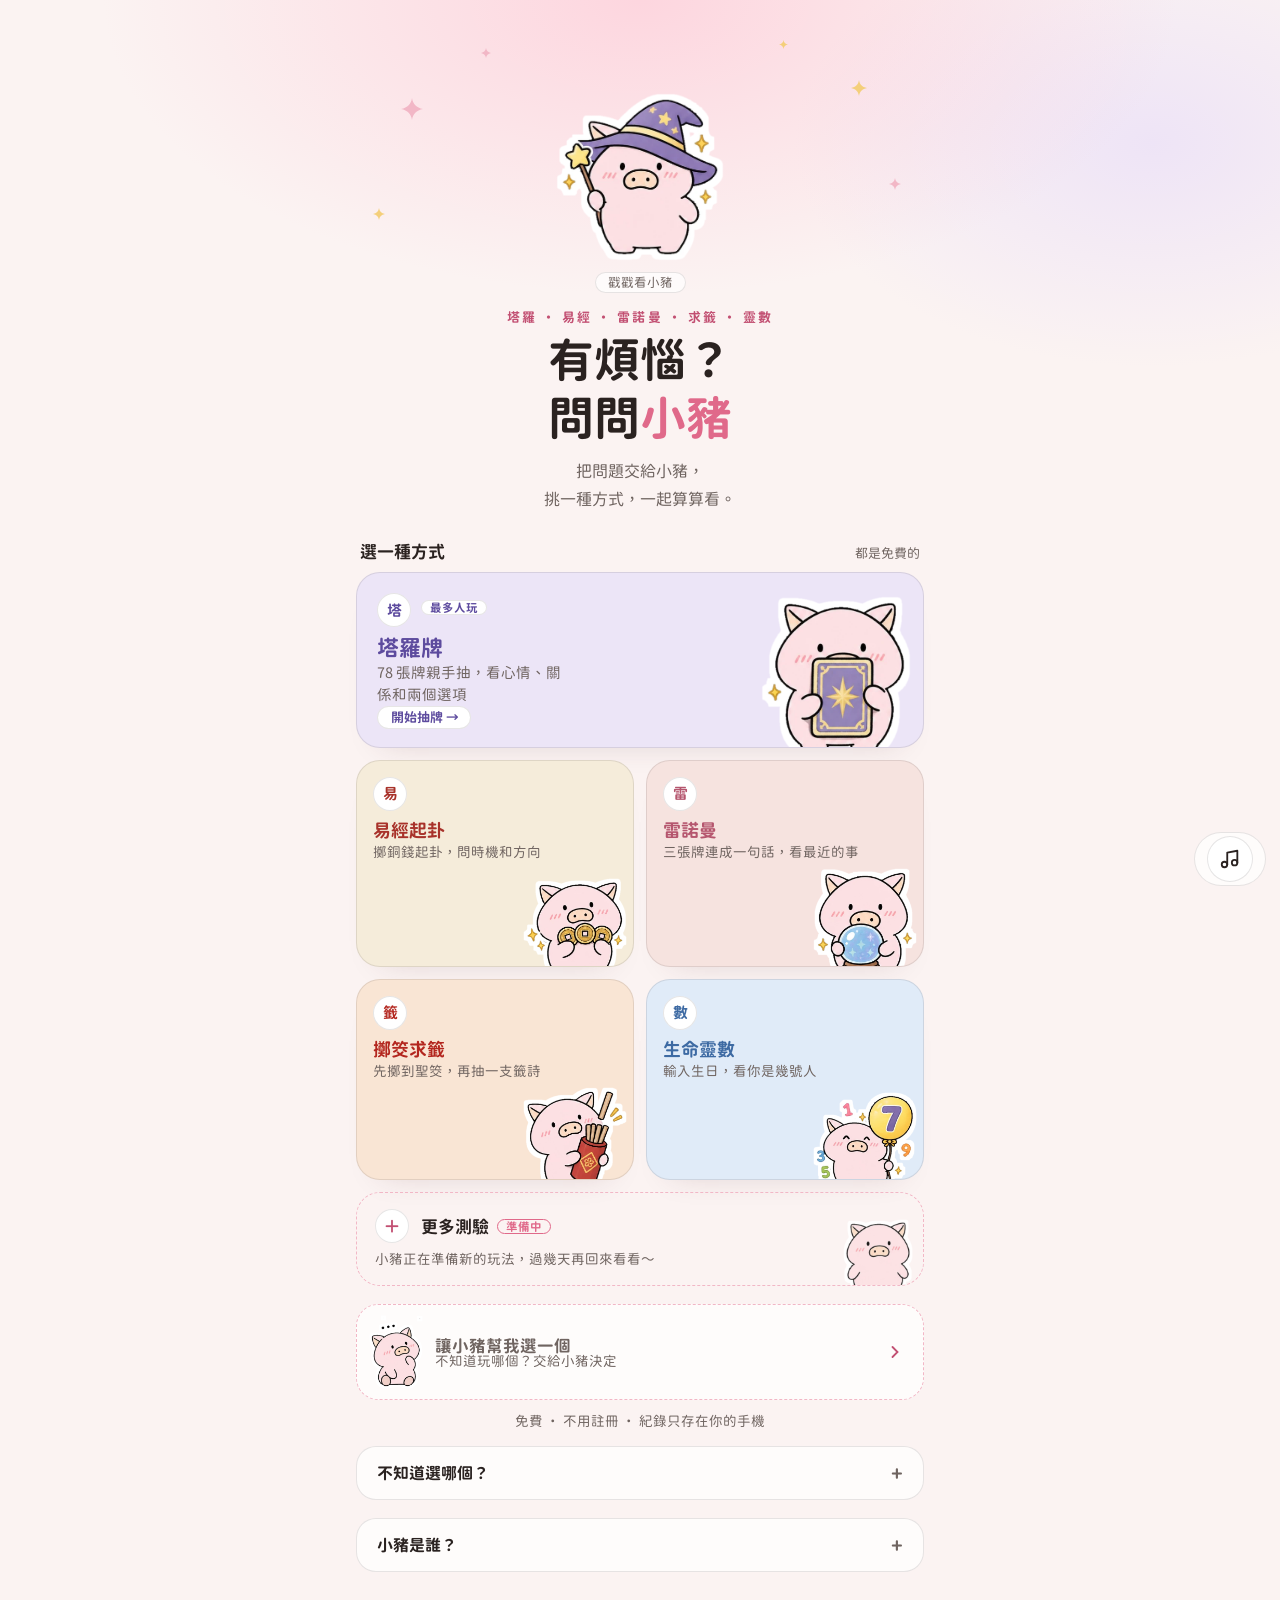
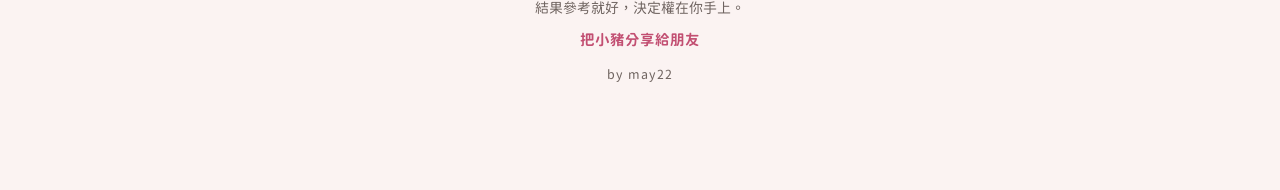
==== commit ff758bb2: "加上背景音樂和音效、首頁「更多測驗」卡片 - 每個房間一首 CC0 lo-fi（open-lofi），右下角聲音按鈕可開關音樂和音效 - 音效用 Kenney CC0：洗牌、抽牌、翻牌、銅錢、搖籤筒、" ====
--- a/index.html
+++ b/index.html
@@ -20,6 +20,7 @@
 <meta name="claude:viewport-fit-sides" content="cover">
 <link rel="stylesheet" href="theme.css">
 <script src="stats.js"></script>
+<script src="sound.js" defer></script>
 <style>
 /* Layout: airy pink hero (mascot + headline + sparkles), then a bento of five room-colored cards, each with its themed pig */
 :root{--bg:#fbf3f2;--surface:#ffffff;--surface-2:#f4ece9;--ink:#2a2220;--ink-soft:#6f6460;--line:rgba(42,34,32,.11);--accent:#c24f72;--potato:#e0698a;--glow:rgba(255,190,207,.55);--glow2:rgba(214,200,255,.35);--halo:#ffe1e8;--glass:rgba(255,255,255,.7);--shadow:rgba(80,40,50,.22);--star:#f2b7c6;--star2:#f4cf7a;
@@ -83,6 +84,13 @@
 .opt[href="lenormand.html"]{--r:var(--r-leno);--k:var(--k-leno)}
 .opt[href="qian.html"]{--r:var(--r-qian);--k:var(--k-qian)}
 .opt[href="numerology.html"]{--r:var(--r-num);--k:var(--k-num)}
+.opt.more{grid-column:1/-1;min-height:0;flex-direction:row;flex-wrap:wrap;align-items:center;column-gap:12px;padding:16px 18px;background:transparent;border:1.5px dashed var(--star);box-shadow:none;cursor:default}
+.opt.more:hover{transform:none;box-shadow:none}.opt.more:hover img{transform:none}.opt.more:active{transform:none}
+.opt.more .ic{color:var(--accent);font-size:18px}
+.opt.more b{margin:0;color:var(--ink);font-size:17px}
+.opt.more .d{flex-basis:100%;margin-top:6px;padding-right:76px;text-wrap:balance}
+.opt.more img{position:absolute;right:10px;bottom:-14px;width:70px;margin:0;opacity:.9}
+.soon{font-style:normal;font-size:11.5px;font-weight:700;color:var(--potato);border:1px solid currentColor;border-radius:999px;padding:1px 8px;margin-left:4px;vertical-align:2px;white-space:nowrap}
 /* random pick */
 .pick{display:flex;align-items:center;gap:12px;width:100%;font:inherit;text-align:left;color:var(--ink);cursor:pointer;
   background:var(--glass);border:1.5px dashed var(--star);border-radius:22px;padding:10px 18px 10px 12px;transition:transform .1s ease}
@@ -107,7 +115,7 @@
 footer{text-align:center;font-size:14px;color:var(--ink-soft);line-height:1.8;margin-top:6px}
 footer p{margin:0}
 footer .by{font-size:12.5px;letter-spacing:.08em;margin-top:4px}
-@media (min-width:560px){.opt img{width:104px}.opt.feat img{width:150px}}
+@media (min-width:560px){.opt:not(.more) img{width:104px}.opt.feat img{width:150px}}
 </style>
 
 <div class="wrap">
@@ -127,6 +135,7 @@
     <a class="opt" href="lenormand.html"><span class="ic">雷</span><b>雷諾曼</b><span class="d">三張牌連成一句話，看最近的事</span><img src="img/pig-crystal.webp" width="400" height="439" alt=""></a>
     <a class="opt" href="qian.html"><span class="ic">籤</span><b>擲筊求籤</b><span class="d">先擲到聖筊，再抽一支籤詩</span><img src="img/pig-tube.webp" width="400" height="415" alt=""></a>
     <a class="opt" href="numerology.html"><span class="ic">數</span><b>生命靈數</b><span class="d">輸入生日，看你是幾號人</span><img src="img/pig-number.webp" width="400" height="398" alt=""></a>
+    <div class="opt more" aria-disabled="true"><span class="ic">＋</span><b>更多測驗 <em class="soon">準備中</em></b><span class="d">小豬正在準備新的玩法，過幾天再回來看看～</span><img src="img/pig-base.webp" width="400" height="456" alt=""></div>
   </nav>
 
   <button class="pick" id="pick" type="button"><img src="img/pig-think.webp" width="400" height="548" alt=""><span><b id="pickT">讓小豬幫我選一個</b><span>不知道玩哪個？交給小豬決定</span></span><svg viewBox="0 0 24 24" fill="none" stroke="currentColor" stroke-width="2.2" stroke-linecap="round"><path d="M9 6l6 6-6 6"/></svg></button>
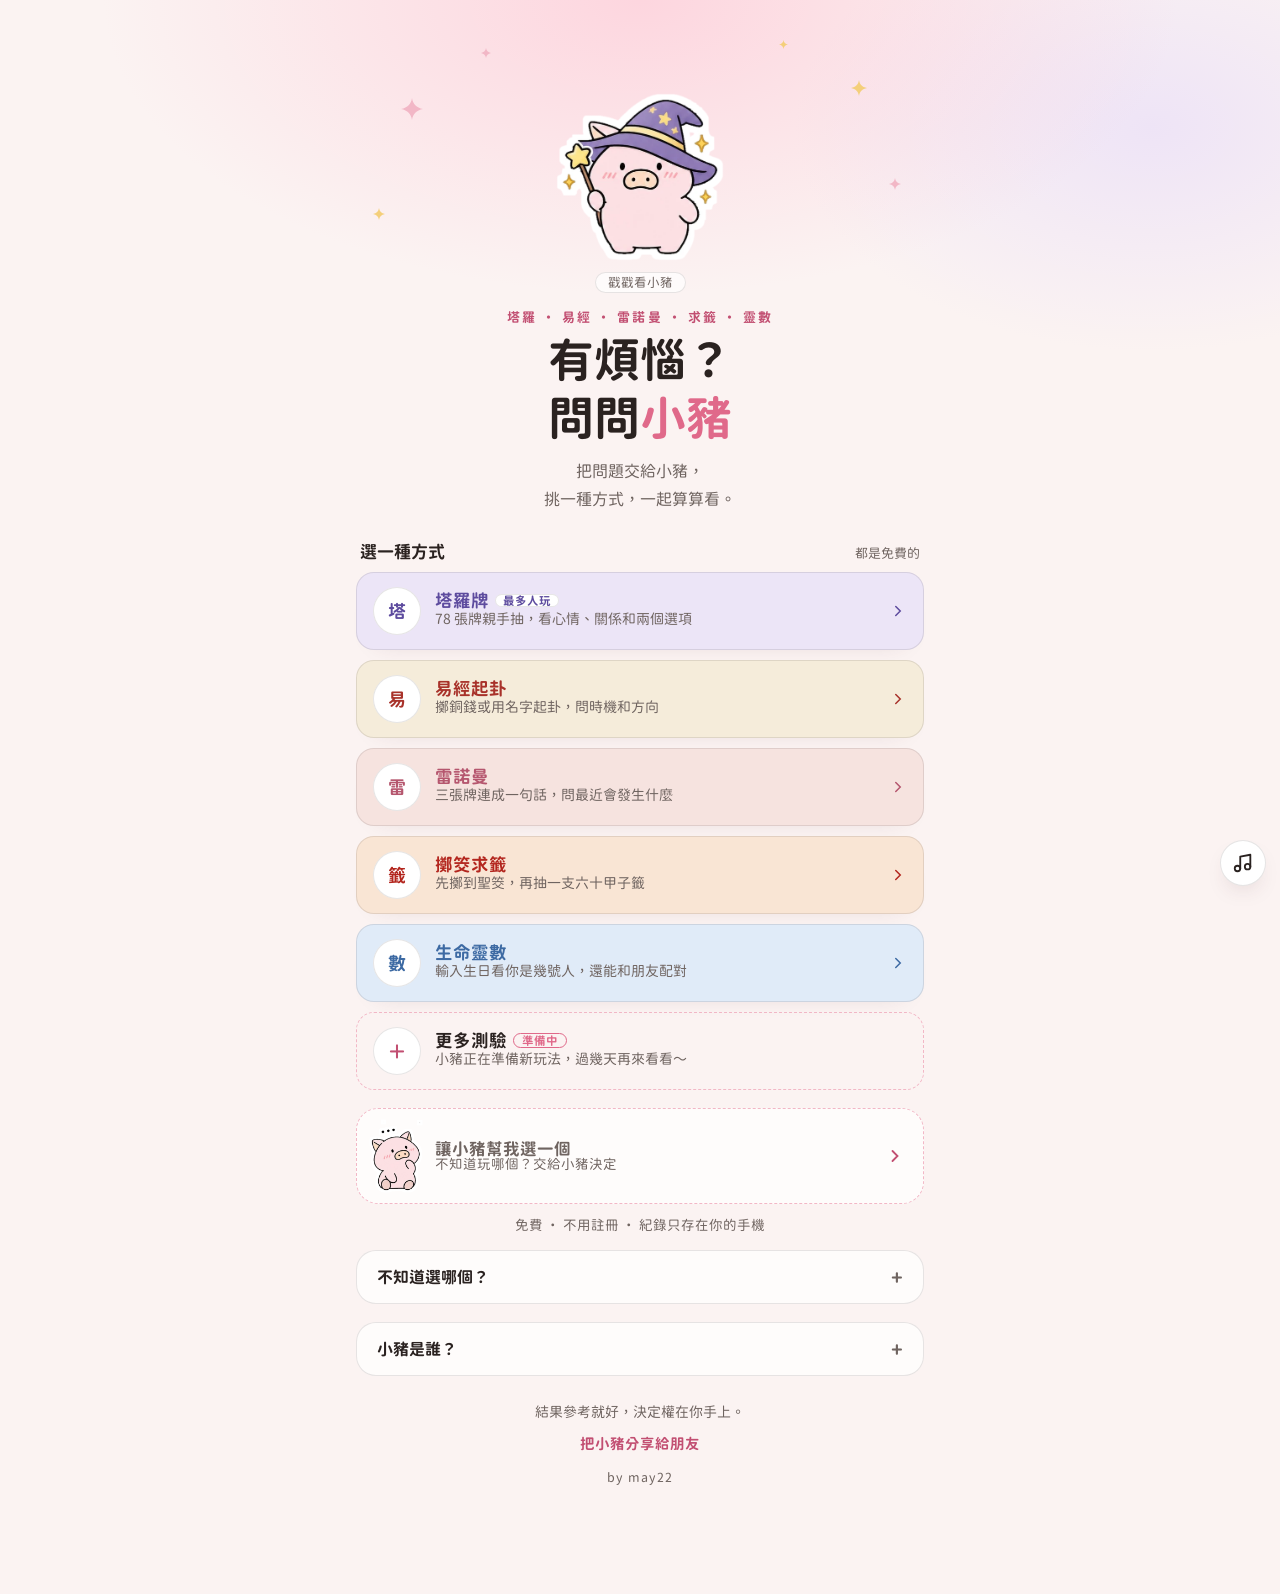
==== commit cabfc2c1: "首頁占卜改回橫條、背景音樂預設開啟 Co-Authored-By: Claude Opus 5.5 <noreply@anthropic.com> Claude-Session: https://cl" ====
--- a/index.html
+++ b/index.html
@@ -61,36 +61,29 @@
 .sec{display:flex;align-items:baseline;justify-content:space-between;margin:6px 4px -6px}
 .sec h2{font-size:17px;margin:0}
 .sec span{font-size:13px;color:var(--ink-soft)}
-.opts{display:grid;grid-template-columns:1fr 1fr;gap:12px}
-.opt{--r:var(--surface-2);--k:var(--accent);position:relative;overflow:hidden;display:flex;flex-direction:column;justify-content:flex-start;min-height:178px;padding:16px 16px 0;border-radius:24px;
-  background:var(--r);color:var(--ink);text-decoration:none;border:1px solid var(--line);box-shadow:0 18px 30px -26px var(--shadow);transition:transform .15s ease,box-shadow .15s ease;isolation:isolate}
-.opt:hover{transform:translateY(-2px);box-shadow:0 22px 34px -24px var(--shadow)}
-.opt:active{transform:scale(.98)}
+.opts{display:flex;flex-direction:column;gap:10px}
+.opt{--r:var(--surface-2);--k:var(--accent);display:grid;grid-template-columns:48px 1fr 18px;gap:14px;align-items:center;text-decoration:none;color:var(--ink);
+  background:var(--r);border:1px solid var(--line);border-radius:18px;padding:14px 16px;box-shadow:0 12px 24px -22px var(--shadow);transition:transform .1s ease,box-shadow .15s ease}
+.opt:hover{box-shadow:0 16px 28px -20px var(--shadow)}
+.opt:active{transform:scale(.99)}
 .opt:focus-visible,.pick:focus-visible,summary:focus-visible,.share:focus-visible{outline:2px solid var(--accent);outline-offset:3px}
-.opt .ic{width:34px;height:34px;border-radius:50%;display:grid;place-items:center;font-weight:700;font-size:15px;background:var(--surface);color:var(--k);box-shadow:inset 0 0 0 1px var(--line)}
-.opt b{display:block;font-size:18px;font-weight:700;margin-top:10px;color:var(--k)}
-.opt .d{display:block;font-size:13.5px;line-height:1.5;color:var(--ink-soft);margin-top:3px;flex:1;text-wrap:pretty}
-.opt img{display:block;margin:6px -10px -16px auto;width:88px;height:auto;transition:transform .2s ease}
-.opt:hover img{transform:rotate(-5deg) translateY(-3px)}
-.opt.feat{grid-column:1/-1;min-height:164px;padding:20px 20px 18px}
-.opt b,.opt .ic{position:relative;z-index:1}
-.opt.feat b{font-size:22px}
-.opt.feat .d{max-width:13em;font-size:14.5px;flex:none}
-.opt.feat img{position:absolute;margin:0;width:132px;right:12px;bottom:-14px;z-index:-1}
-.opt.feat .go{margin-top:auto;align-self:flex-start;font-size:13px;font-weight:700;color:var(--k);background:var(--surface);border-radius:999px;padding:5px 12px 5px 14px;box-shadow:inset 0 0 0 1px var(--line)}
-.tag{position:absolute;top:27px;left:64px;font-size:11.5px;font-weight:700;color:var(--k);background:var(--surface);border-radius:999px;padding:2px 9px;box-shadow:inset 0 0 0 1px var(--line)}
+.opt .ic{width:48px;height:48px;border-radius:50%;display:grid;place-items:center;font-weight:700;font-size:18px;background:var(--surface);color:var(--k);box-shadow:inset 0 0 0 1px var(--line)}
+.opt .t{min-width:0}
+.opt b{display:block;font-size:17.5px;font-weight:700;color:var(--k)}
+.opt .d{display:block;font-size:14px;line-height:1.5;color:var(--ink-soft);text-wrap:pretty}
+.opt svg{width:18px;height:18px;color:var(--k)}
+.tag,.soon{font-style:normal;font-size:11.5px;font-weight:700;border-radius:999px;padding:1px 8px;margin-left:6px;vertical-align:2px;white-space:nowrap}
+.tag{color:var(--k);background:var(--surface);box-shadow:inset 0 0 0 1px var(--line)}
+.soon{color:var(--potato);border:1px solid currentColor}
 .opt[href="tarot.html"]{--r:var(--r-tarot);--k:var(--k-tarot)}
 .opt[href="iching.html"]{--r:var(--r-iching);--k:var(--k-iching)}
 .opt[href="lenormand.html"]{--r:var(--r-leno);--k:var(--k-leno)}
 .opt[href="qian.html"]{--r:var(--r-qian);--k:var(--k-qian)}
 .opt[href="numerology.html"]{--r:var(--r-num);--k:var(--k-num)}
-.opt.more{grid-column:1/-1;min-height:0;flex-direction:row;flex-wrap:wrap;align-items:center;column-gap:12px;padding:16px 18px;background:transparent;border:1.5px dashed var(--star);box-shadow:none;cursor:default}
-.opt.more:hover{transform:none;box-shadow:none}.opt.more:hover img{transform:none}.opt.more:active{transform:none}
-.opt.more .ic{color:var(--accent);font-size:18px}
-.opt.more b{margin:0;color:var(--ink);font-size:17px}
-.opt.more .d{flex-basis:100%;margin-top:6px;padding-right:76px;text-wrap:balance}
-.opt.more img{position:absolute;right:10px;bottom:-14px;width:70px;margin:0;opacity:.9}
-.soon{font-style:normal;font-size:11.5px;font-weight:700;color:var(--potato);border:1px solid currentColor;border-radius:999px;padding:1px 8px;margin-left:4px;vertical-align:2px;white-space:nowrap}
+.opt.more{grid-template-columns:48px 1fr;background:transparent;border:1.5px dashed var(--star);box-shadow:none;cursor:default}
+.opt.more:active{transform:none}.opt.more:hover{box-shadow:none}
+.opt.more .ic{color:var(--accent);font-size:20px}
+.opt.more b{color:var(--ink)}
 /* random pick */
 .pick{display:flex;align-items:center;gap:12px;width:100%;font:inherit;text-align:left;color:var(--ink);cursor:pointer;
   background:var(--glass);border:1.5px dashed var(--star);border-radius:22px;padding:10px 18px 10px 12px;transition:transform .1s ease}
@@ -115,7 +108,6 @@
 footer{text-align:center;font-size:14px;color:var(--ink-soft);line-height:1.8;margin-top:6px}
 footer p{margin:0}
 footer .by{font-size:12.5px;letter-spacing:.08em;margin-top:4px}
-@media (min-width:560px){.opt:not(.more) img{width:104px}.opt.feat img{width:150px}}
 </style>
 
 <div class="wrap">
@@ -130,12 +122,12 @@
 
   <div class="sec"><h2>選一種方式</h2><span>都是免費的</span></div>
   <nav class="opts" aria-label="選擇占卜方式">
-    <a class="opt feat" href="tarot.html"><span class="tag">最多人玩</span><span class="ic">塔</span><b>塔羅牌</b><span class="d">78 張牌親手抽，看心情、關係和兩個選項</span><span class="go">開始抽牌 →</span><img src="img/pig-card.webp" width="400" height="440" alt="" loading="eager"></a>
-    <a class="opt" href="iching.html"><span class="ic">易</span><b>易經起卦</b><span class="d">擲銅錢起卦，問時機和方向</span><img src="img/pig-coins.webp" width="400" height="401" alt=""></a>
-    <a class="opt" href="lenormand.html"><span class="ic">雷</span><b>雷諾曼</b><span class="d">三張牌連成一句話，看最近的事</span><img src="img/pig-crystal.webp" width="400" height="439" alt=""></a>
-    <a class="opt" href="qian.html"><span class="ic">籤</span><b>擲筊求籤</b><span class="d">先擲到聖筊，再抽一支籤詩</span><img src="img/pig-tube.webp" width="400" height="415" alt=""></a>
-    <a class="opt" href="numerology.html"><span class="ic">數</span><b>生命靈數</b><span class="d">輸入生日，看你是幾號人</span><img src="img/pig-number.webp" width="400" height="398" alt=""></a>
-    <div class="opt more" aria-disabled="true"><span class="ic">＋</span><b>更多測驗 <em class="soon">準備中</em></b><span class="d">小豬正在準備新的玩法，過幾天再回來看看～</span><img src="img/pig-base.webp" width="400" height="456" alt=""></div>
+    <a class="opt" href="tarot.html"><span class="ic">塔</span><span class="t"><b>塔羅牌<em class="tag">最多人玩</em></b><span class="d">78 張牌親手抽，看心情、關係和兩個選項</span></span><svg viewBox="0 0 24 24" fill="none" stroke="currentColor" stroke-width="2" stroke-linecap="round"><path d="M9 6l6 6-6 6"/></svg></a>
+    <a class="opt" href="iching.html"><span class="ic">易</span><span class="t"><b>易經起卦</b><span class="d">擲銅錢或用名字起卦，問時機和方向</span></span><svg viewBox="0 0 24 24" fill="none" stroke="currentColor" stroke-width="2" stroke-linecap="round"><path d="M9 6l6 6-6 6"/></svg></a>
+    <a class="opt" href="lenormand.html"><span class="ic">雷</span><span class="t"><b>雷諾曼</b><span class="d">三張牌連成一句話，問最近會發生什麼</span></span><svg viewBox="0 0 24 24" fill="none" stroke="currentColor" stroke-width="2" stroke-linecap="round"><path d="M9 6l6 6-6 6"/></svg></a>
+    <a class="opt" href="qian.html"><span class="ic">籤</span><span class="t"><b>擲筊求籤</b><span class="d">先擲到聖筊，再抽一支六十甲子籤</span></span><svg viewBox="0 0 24 24" fill="none" stroke="currentColor" stroke-width="2" stroke-linecap="round"><path d="M9 6l6 6-6 6"/></svg></a>
+    <a class="opt" href="numerology.html"><span class="ic">數</span><span class="t"><b>生命靈數</b><span class="d">輸入生日看你是幾號人，還能和朋友配對</span></span><svg viewBox="0 0 24 24" fill="none" stroke="currentColor" stroke-width="2" stroke-linecap="round"><path d="M9 6l6 6-6 6"/></svg></a>
+    <div class="opt more" aria-disabled="true"><span class="ic">＋</span><span class="t"><b>更多測驗<em class="soon">準備中</em></b><span class="d">小豬正在準備新玩法，過幾天再來看看～</span></span></div>
   </nav>
 
   <button class="pick" id="pick" type="button"><img src="img/pig-think.webp" width="400" height="548" alt=""><span><b id="pickT">讓小豬幫我選一個</b><span>不知道玩哪個？交給小豬決定</span></span><svg viewBox="0 0 24 24" fill="none" stroke="currentColor" stroke-width="2.2" stroke-linecap="round"><path d="M9 6l6 6-6 6"/></svg></button>
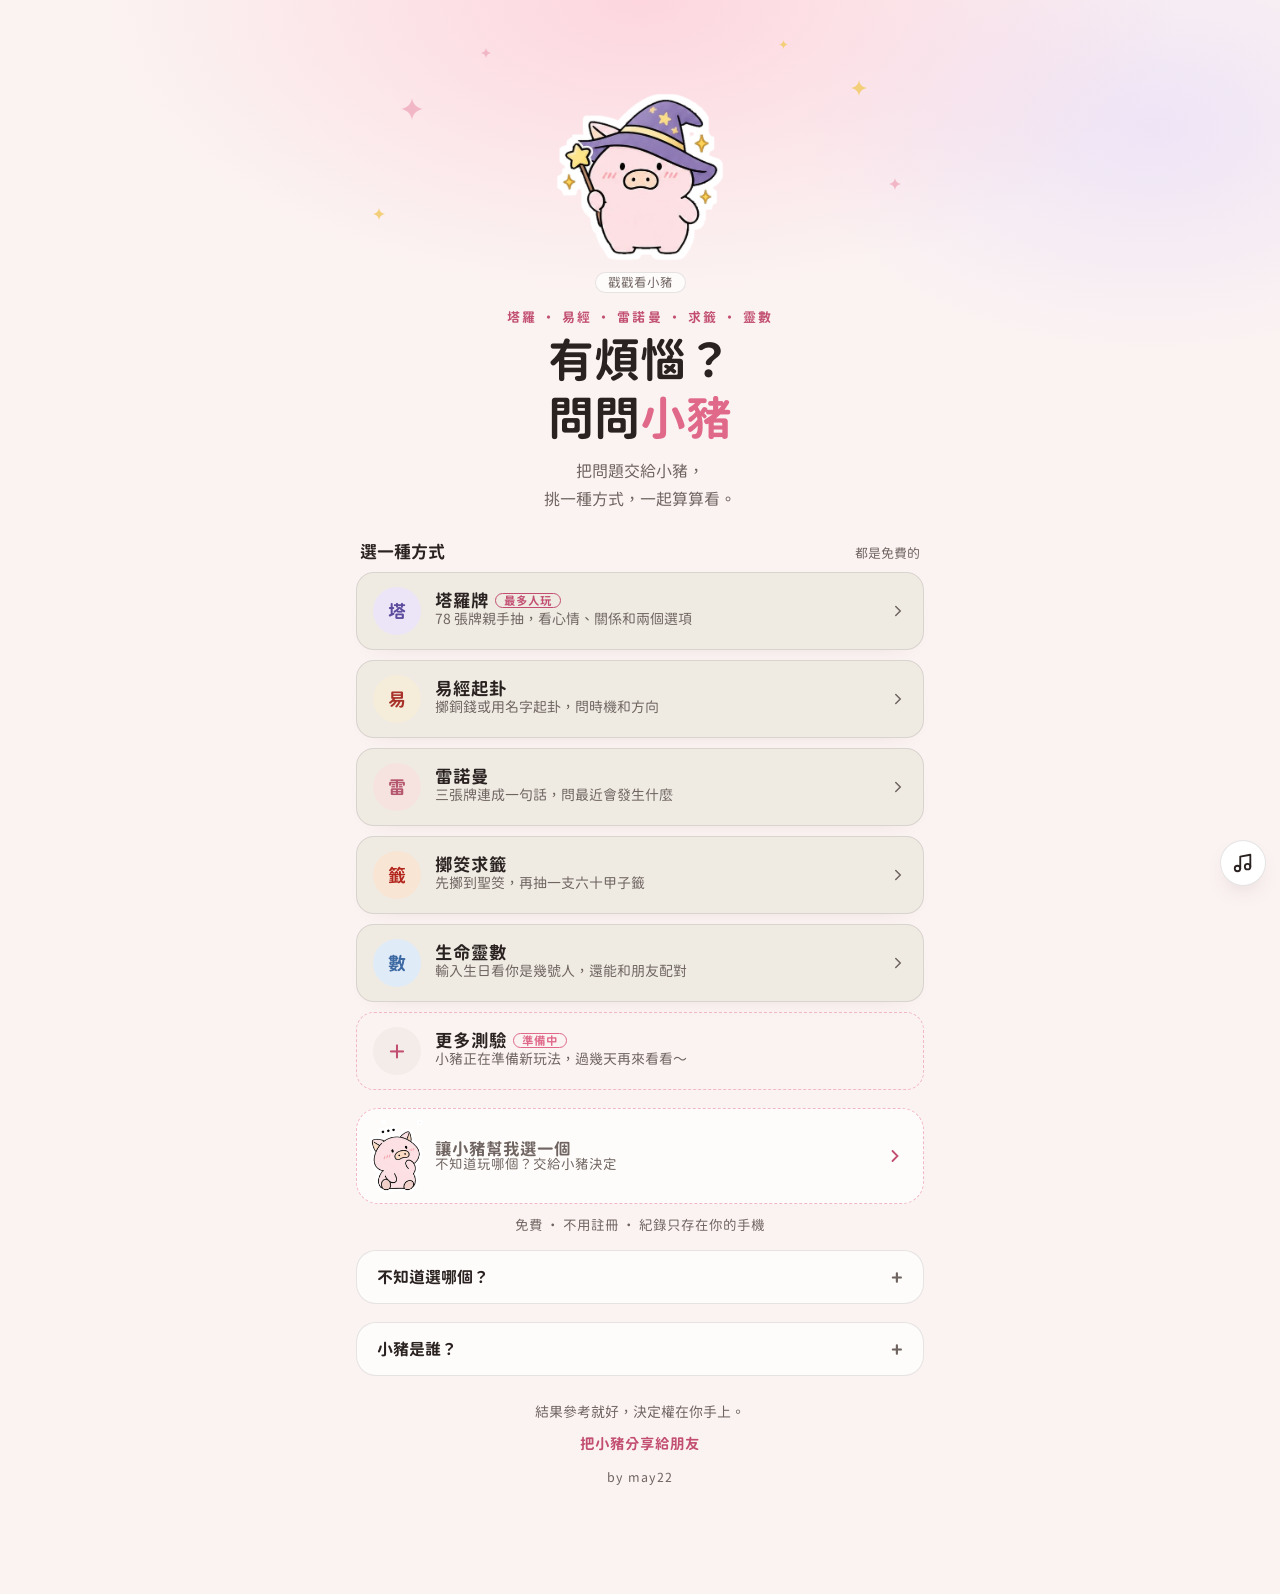
==== commit 9cec4887: "首頁占卜橫條統一米色，只有圓形字保留房間顏色 Co-Authored-By: Claude Opus 5.5 <noreply@anthropic.com> Claude-Session: https" ====
--- a/index.html
+++ b/index.html
@@ -11,11 +11,11 @@
 <meta property="og:title" content="問問小豬｜塔羅・易經・雷諾曼">
 <meta property="og:description" content="有煩惱？問問小豬。免費線上塔羅、易經起卦、雷諾曼占卜，挑一種方式把問題交給牠。">
 <meta property="og:url" content="https://iammay22.github.io/piggy-oracle/">
-<meta property="og:image" content="https://iammay22.github.io/piggy-oracle/og-image.jpg">
+<meta property="og:image" content="https://iammay22.github.io/piggy-oracle/og-image.jpg?v=2">
 <meta property="og:image:width" content="1200">
 <meta property="og:image:height" content="630">
 <meta name="twitter:card" content="summary_large_image">
-<meta name="twitter:image" content="https://iammay22.github.io/piggy-oracle/og-image.jpg">
+<meta name="twitter:image" content="https://iammay22.github.io/piggy-oracle/og-image.jpg?v=2">
 
 <meta name="claude:viewport-fit-sides" content="cover">
 <link rel="stylesheet" href="theme.css">
@@ -24,12 +24,12 @@
 <style>
 /* Layout: airy pink hero (mascot + headline + sparkles), then a bento of five room-colored cards, each with its themed pig */
 :root{--bg:#fbf3f2;--surface:#ffffff;--surface-2:#f4ece9;--ink:#2a2220;--ink-soft:#6f6460;--line:rgba(42,34,32,.11);--accent:#c24f72;--potato:#e0698a;--glow:rgba(255,190,207,.55);--glow2:rgba(214,200,255,.35);--halo:#ffe1e8;--glass:rgba(255,255,255,.7);--shadow:rgba(80,40,50,.22);--star:#f2b7c6;--star2:#f4cf7a;
-  --r-tarot:#ece5f7;--k-tarot:#5d4b9e;--r-iching:#f5ecda;--k-iching:#a8322a;--r-leno:#f6e3df;--k-leno:#b5566e;--r-qian:#f9e5d4;--k-qian:#b3261e;--r-num:#e0ebf8;--k-num:#3d6aa3;
+  --row:#efebe3;--r-tarot:#ece5f7;--k-tarot:#5d4b9e;--r-iching:#f5ecda;--k-iching:#a8322a;--r-leno:#f6e3df;--k-leno:#b5566e;--r-qian:#f9e5d4;--k-qian:#b3261e;--r-num:#e0ebf8;--k-num:#3d6aa3;
   color-scheme:light;--round:"GenSenRounded","PingFang TC","Microsoft JhengHei",sans-serif}
 @media (prefers-color-scheme:dark){:root:not([data-theme="light"]){--bg:#1c1918;--surface:#272321;--surface-2:#2f2a28;--ink:#efe8e2;--ink-soft:#aba29b;--line:rgba(239,232,226,.12);--accent:#f394b0;--potato:#f7a6bd;--glow:rgba(240,120,155,.18);--glow2:rgba(150,130,230,.14);--halo:rgba(243,148,176,.16);--glass:#272321;--shadow:rgba(0,0,0,.5);--star:#9b5b6c;--star2:#a88a45;
-  --r-tarot:#2b2638;--k-tarot:#c5b6f2;--r-iching:#302a20;--k-iching:#eaa79d;--r-leno:#33262a;--k-leno:#f2a7b8;--r-qian:#33251f;--k-qian:#f3a08f;--r-num:#1f2a37;--k-num:#a3c5ef;color-scheme:dark}}
+  --row:#2e2a27;--r-tarot:#2b2638;--k-tarot:#c5b6f2;--r-iching:#302a20;--k-iching:#eaa79d;--r-leno:#33262a;--k-leno:#f2a7b8;--r-qian:#33251f;--k-qian:#f3a08f;--r-num:#1f2a37;--k-num:#a3c5ef;color-scheme:dark}}
 :root[data-theme="dark"]{--bg:#1c1918;--surface:#272321;--surface-2:#2f2a28;--ink:#efe8e2;--ink-soft:#aba29b;--line:rgba(239,232,226,.12);--accent:#f394b0;--potato:#f7a6bd;--glow:rgba(240,120,155,.18);--glow2:rgba(150,130,230,.14);--halo:rgba(243,148,176,.16);--glass:#272321;--shadow:rgba(0,0,0,.5);--star:#9b5b6c;--star2:#a88a45;
-  --r-tarot:#2b2638;--k-tarot:#c5b6f2;--r-iching:#302a20;--k-iching:#eaa79d;--r-leno:#33262a;--k-leno:#f2a7b8;--r-qian:#33251f;--k-qian:#f3a08f;--r-num:#1f2a37;--k-num:#a3c5ef;color-scheme:dark}
+  --row:#2e2a27;--r-tarot:#2b2638;--k-tarot:#c5b6f2;--r-iching:#302a20;--k-iching:#eaa79d;--r-leno:#33262a;--k-leno:#f2a7b8;--r-qian:#33251f;--k-qian:#f3a08f;--r-num:#1f2a37;--k-num:#a3c5ef;color-scheme:dark}
 *{box-sizing:border-box}
 html,body{background:var(--bg);color:var(--ink)}
 body{font-family:var(--round);-webkit-font-smoothing:antialiased;overflow-x:hidden;
@@ -63,17 +63,17 @@
 .sec span{font-size:13px;color:var(--ink-soft)}
 .opts{display:flex;flex-direction:column;gap:10px}
 .opt{--r:var(--surface-2);--k:var(--accent);display:grid;grid-template-columns:48px 1fr 18px;gap:14px;align-items:center;text-decoration:none;color:var(--ink);
-  background:var(--r);border:1px solid var(--line);border-radius:18px;padding:14px 16px;box-shadow:0 12px 24px -22px var(--shadow);transition:transform .1s ease,box-shadow .15s ease}
+  background:var(--row);border:1px solid var(--line);border-radius:18px;padding:14px 16px;box-shadow:0 10px 24px -20px var(--shadow);transition:transform .1s ease,box-shadow .15s ease}
 .opt:hover{box-shadow:0 16px 28px -20px var(--shadow)}
 .opt:active{transform:scale(.99)}
 .opt:focus-visible,.pick:focus-visible,summary:focus-visible,.share:focus-visible{outline:2px solid var(--accent);outline-offset:3px}
-.opt .ic{width:48px;height:48px;border-radius:50%;display:grid;place-items:center;font-weight:700;font-size:18px;background:var(--surface);color:var(--k);box-shadow:inset 0 0 0 1px var(--line)}
+.opt .ic{width:48px;height:48px;border-radius:50%;display:grid;place-items:center;font-weight:700;font-size:18px;background:var(--r);color:var(--k)}
 .opt .t{min-width:0}
-.opt b{display:block;font-size:17.5px;font-weight:700;color:var(--k)}
+.opt b{display:block;font-size:17.5px;font-weight:700;color:var(--ink)}
 .opt .d{display:block;font-size:14px;line-height:1.5;color:var(--ink-soft);text-wrap:pretty}
-.opt svg{width:18px;height:18px;color:var(--k)}
+.opt svg{width:18px;height:18px;color:var(--ink-soft)}
 .tag,.soon{font-style:normal;font-size:11.5px;font-weight:700;border-radius:999px;padding:1px 8px;margin-left:6px;vertical-align:2px;white-space:nowrap}
-.tag{color:var(--k);background:var(--surface);box-shadow:inset 0 0 0 1px var(--line)}
+.tag{color:var(--accent);border:1px solid currentColor}
 .soon{color:var(--potato);border:1px solid currentColor}
 .opt[href="tarot.html"]{--r:var(--r-tarot);--k:var(--k-tarot)}
 .opt[href="iching.html"]{--r:var(--r-iching);--k:var(--k-iching)}
@@ -82,7 +82,7 @@
 .opt[href="numerology.html"]{--r:var(--r-num);--k:var(--k-num)}
 .opt.more{grid-template-columns:48px 1fr;background:transparent;border:1.5px dashed var(--star);box-shadow:none;cursor:default}
 .opt.more:active{transform:none}.opt.more:hover{box-shadow:none}
-.opt.more .ic{color:var(--accent);font-size:20px}
+.opt.more .ic{background:var(--surface-2);color:var(--accent);font-size:20px}
 .opt.more b{color:var(--ink)}
 /* random pick */
 .pick{display:flex;align-items:center;gap:12px;width:100%;font:inherit;text-align:left;color:var(--ink);cursor:pointer;
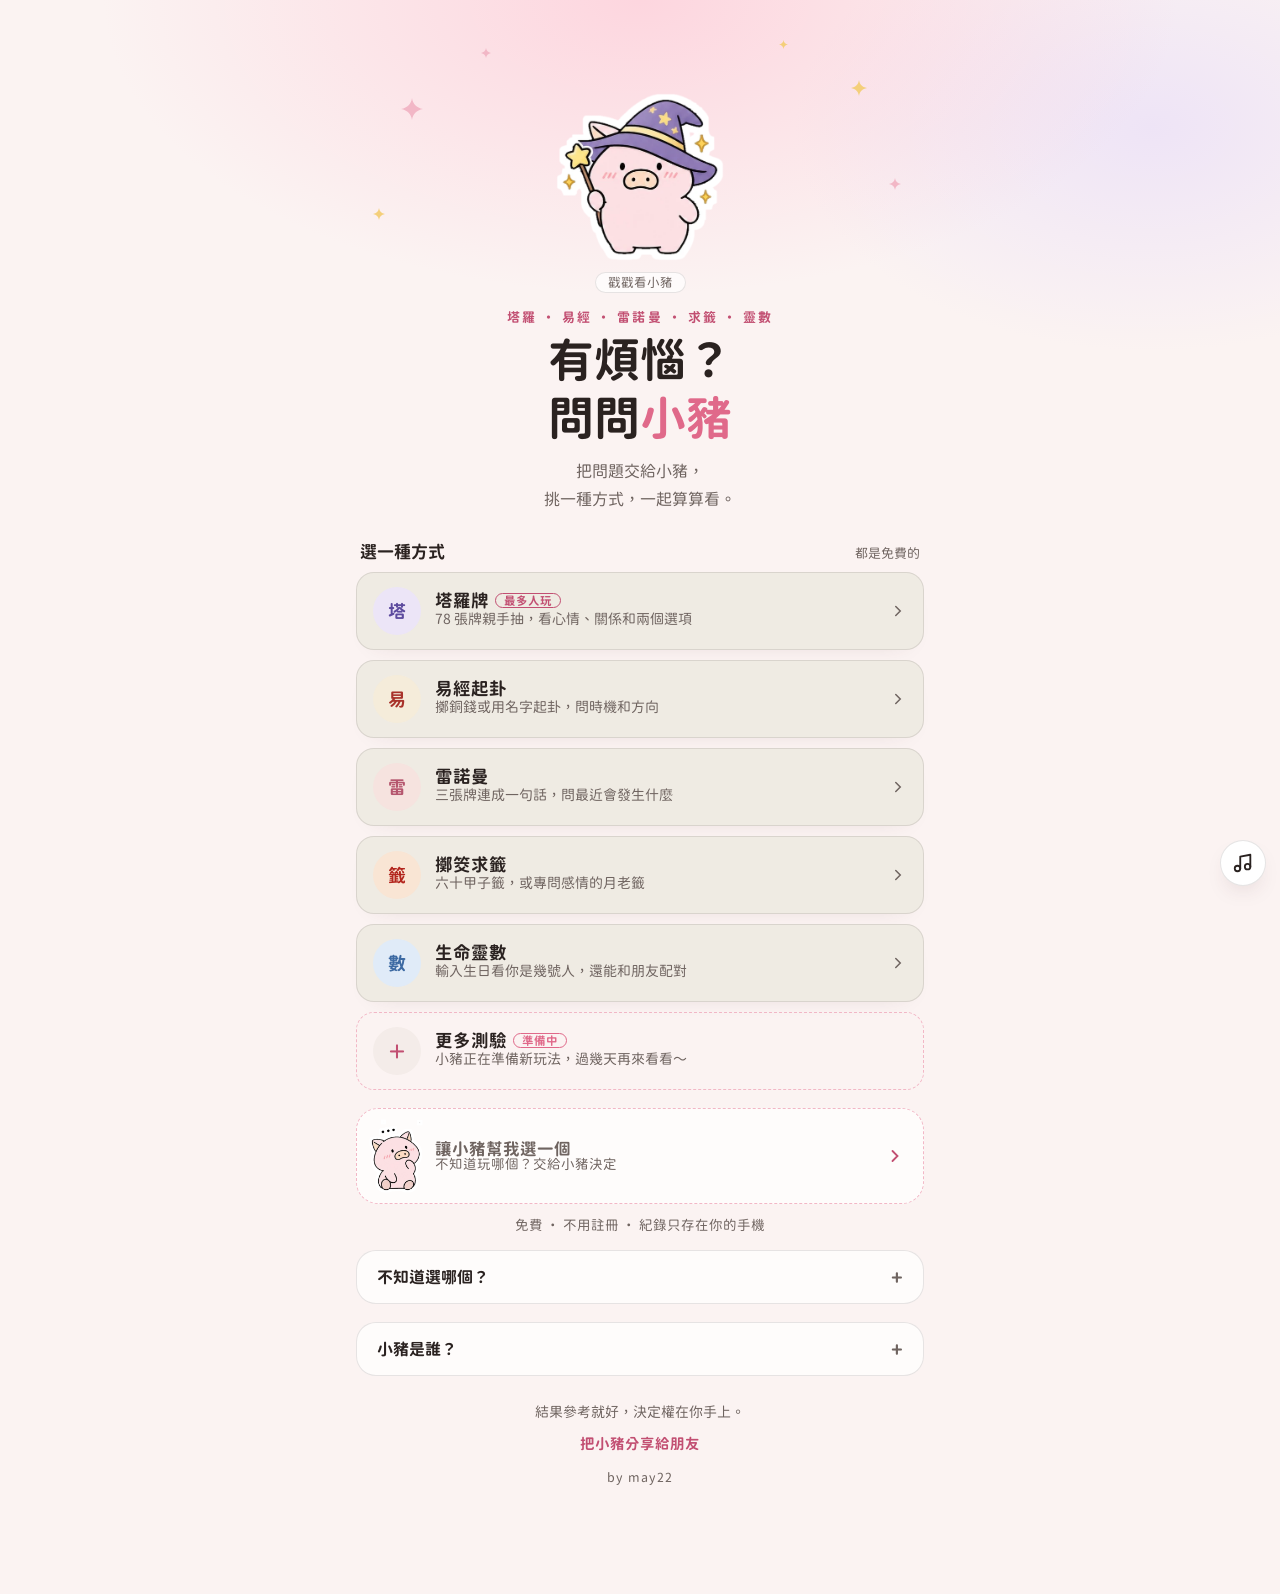
==== commit aa54bfea: "求籤頁加入月老籤，兩套籤解讀全面加強 - 求籤頁可選六十甲子籤或月老籤（一百首），共用擲筊流程 - 依情況解籤：感情（單身／曖昧中／交往中／放不下）、工作（找工作／在職發展／考試升學）、財運（收入／投" ====
--- a/index.html
+++ b/index.html
@@ -125,7 +125,7 @@
     <a class="opt" href="tarot.html"><span class="ic">塔</span><span class="t"><b>塔羅牌<em class="tag">最多人玩</em></b><span class="d">78 張牌親手抽，看心情、關係和兩個選項</span></span><svg viewBox="0 0 24 24" fill="none" stroke="currentColor" stroke-width="2" stroke-linecap="round"><path d="M9 6l6 6-6 6"/></svg></a>
     <a class="opt" href="iching.html"><span class="ic">易</span><span class="t"><b>易經起卦</b><span class="d">擲銅錢或用名字起卦，問時機和方向</span></span><svg viewBox="0 0 24 24" fill="none" stroke="currentColor" stroke-width="2" stroke-linecap="round"><path d="M9 6l6 6-6 6"/></svg></a>
     <a class="opt" href="lenormand.html"><span class="ic">雷</span><span class="t"><b>雷諾曼</b><span class="d">三張牌連成一句話，問最近會發生什麼</span></span><svg viewBox="0 0 24 24" fill="none" stroke="currentColor" stroke-width="2" stroke-linecap="round"><path d="M9 6l6 6-6 6"/></svg></a>
-    <a class="opt" href="qian.html"><span class="ic">籤</span><span class="t"><b>擲筊求籤</b><span class="d">先擲到聖筊，再抽一支六十甲子籤</span></span><svg viewBox="0 0 24 24" fill="none" stroke="currentColor" stroke-width="2" stroke-linecap="round"><path d="M9 6l6 6-6 6"/></svg></a>
+    <a class="opt" href="qian.html"><span class="ic">籤</span><span class="t"><b>擲筊求籤</b><span class="d">六十甲子籤，或專問感情的月老籤</span></span><svg viewBox="0 0 24 24" fill="none" stroke="currentColor" stroke-width="2" stroke-linecap="round"><path d="M9 6l6 6-6 6"/></svg></a>
     <a class="opt" href="numerology.html"><span class="ic">數</span><span class="t"><b>生命靈數</b><span class="d">輸入生日看你是幾號人，還能和朋友配對</span></span><svg viewBox="0 0 24 24" fill="none" stroke="currentColor" stroke-width="2" stroke-linecap="round"><path d="M9 6l6 6-6 6"/></svg></a>
     <div class="opt more" aria-disabled="true"><span class="ic">＋</span><span class="t"><b>更多測驗<em class="soon">準備中</em></b><span class="d">小豬正在準備新玩法，過幾天再來看看～</span></span></div>
   </nav>
